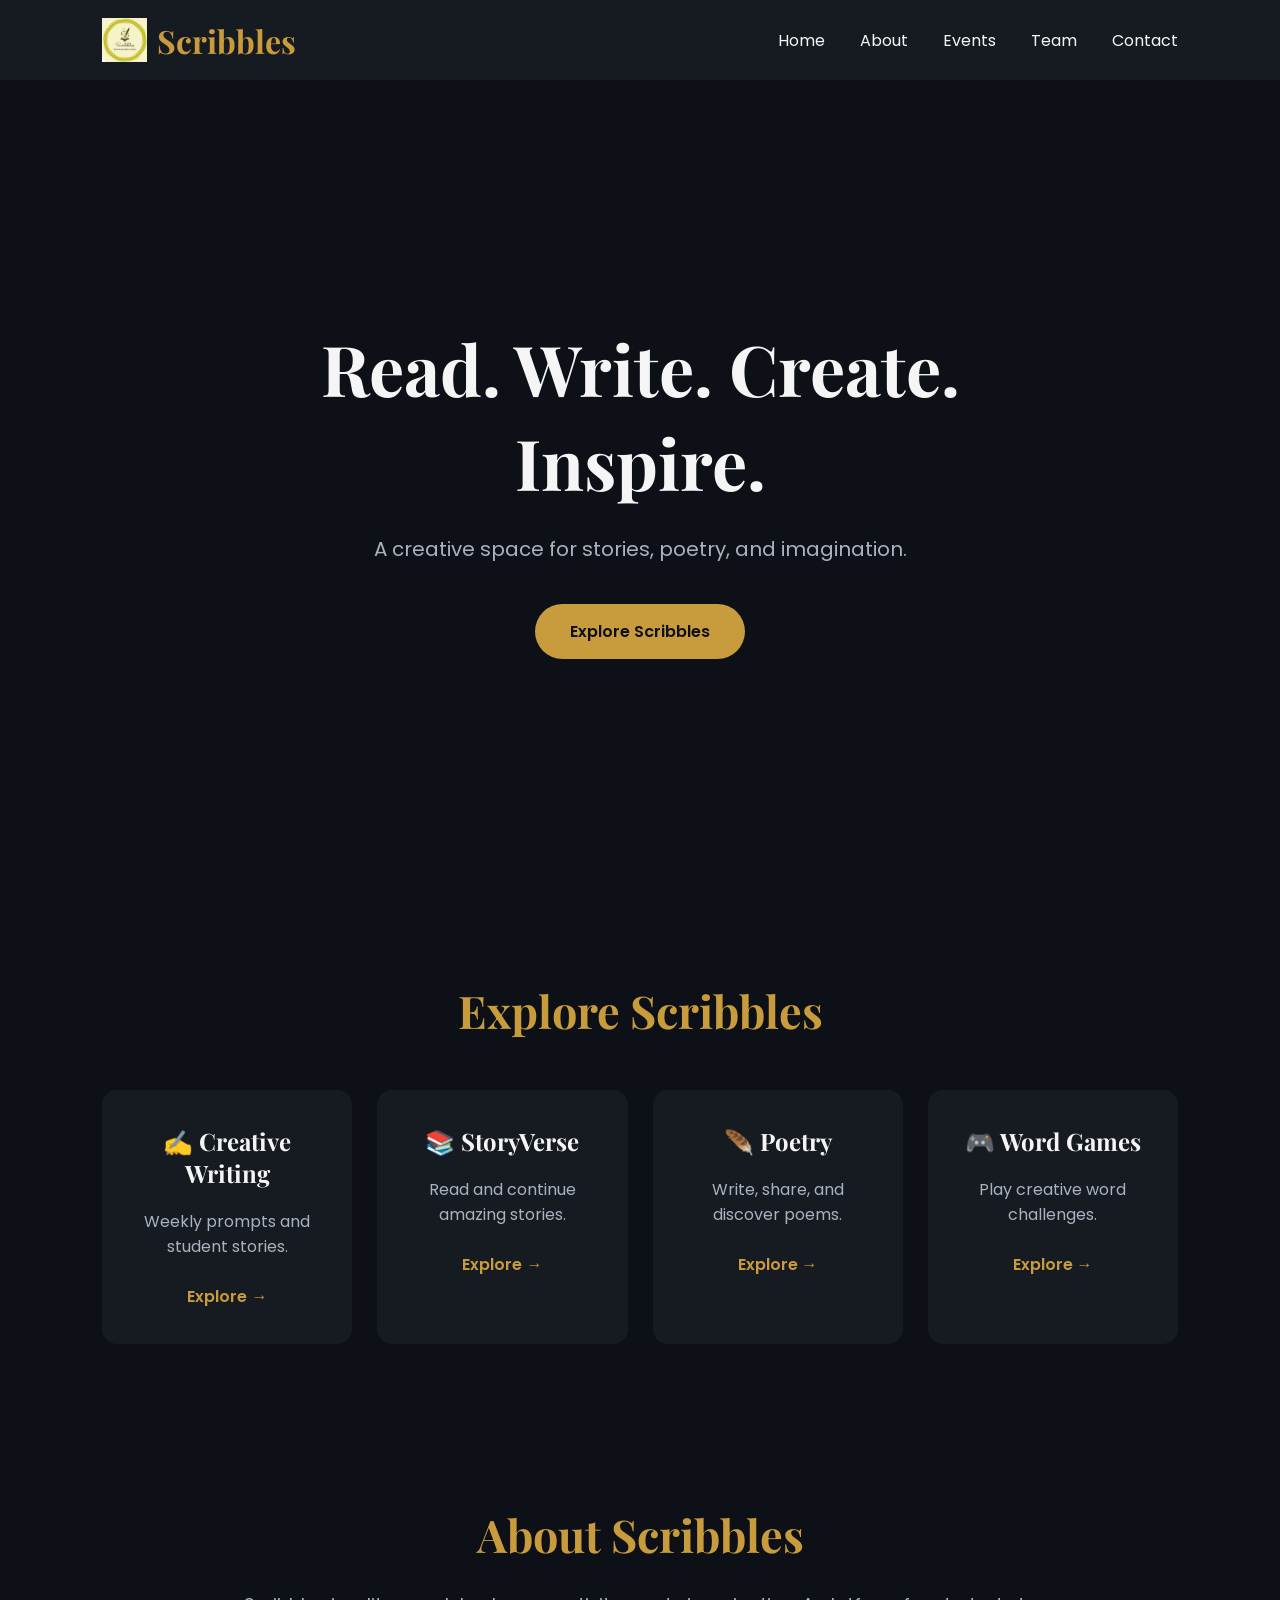
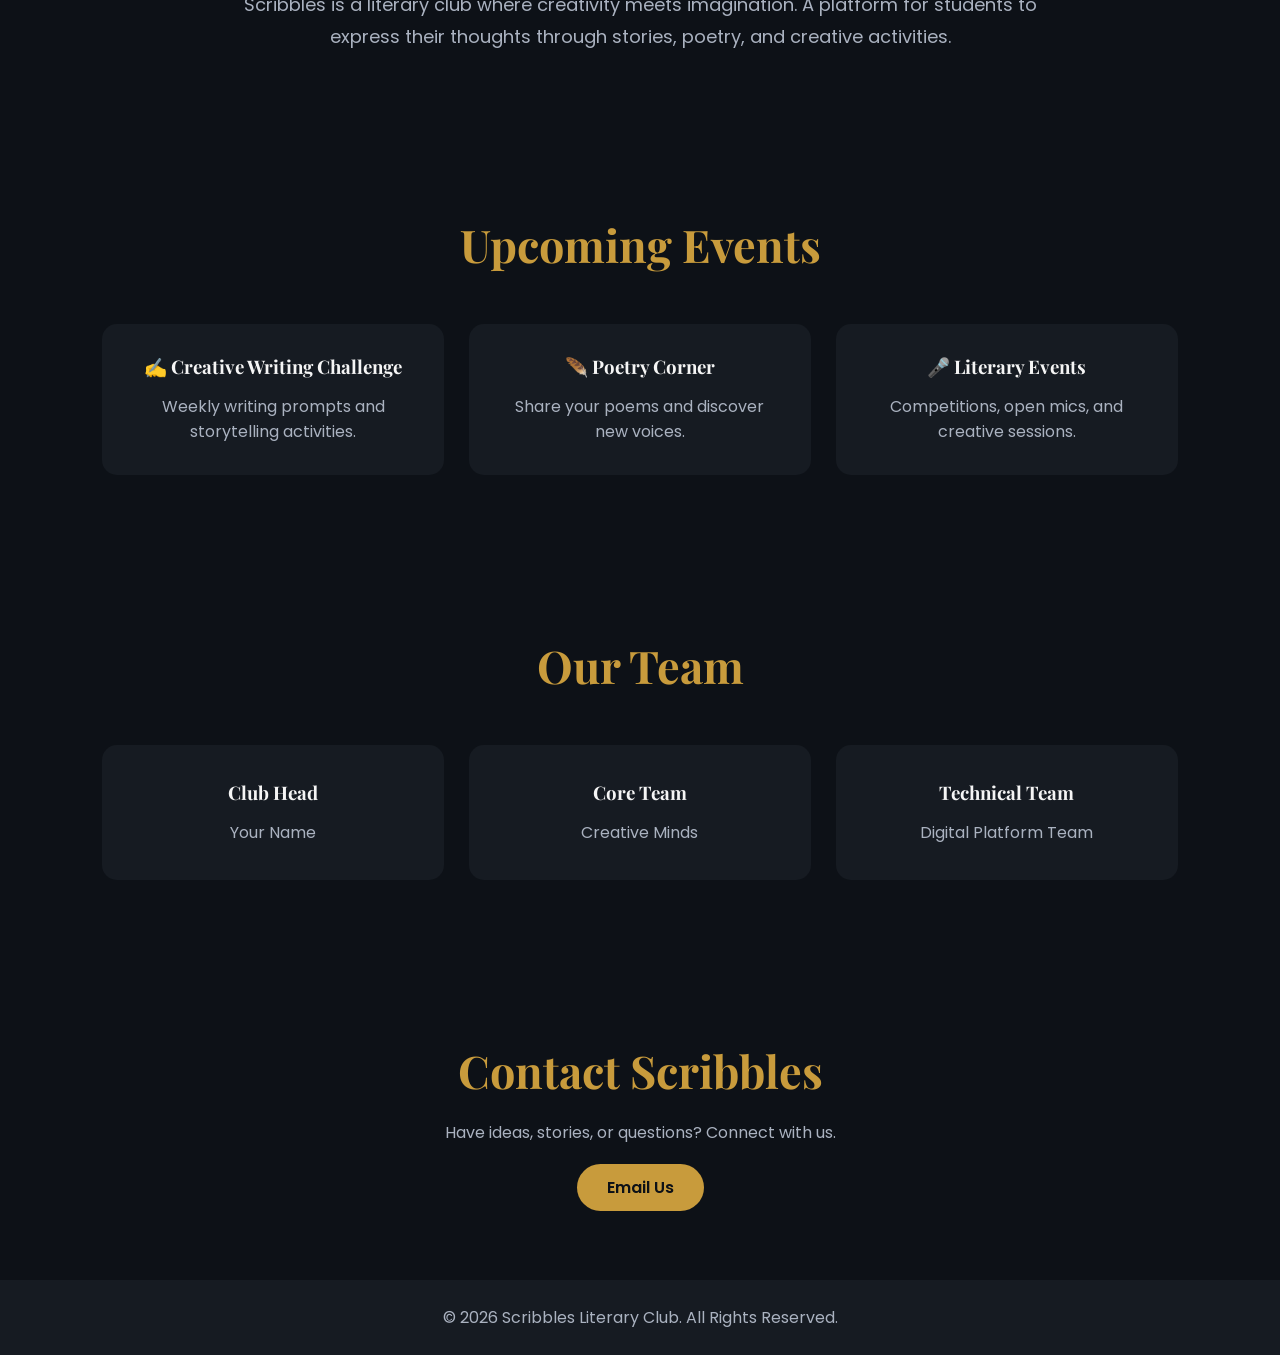
==== index.html @ 90387b6c "Created Scribbles literary club platform" ====
<!DOCTYPE html>
<html lang="en">

<head>

    <meta charset="UTF-8">

    <meta name="viewport" content="width=device-width, initial-scale=1.0">

    <title>Scribbles | Literary Club</title>

    <link rel="icon" type="image/png" href="assets/logo/scribbles-logo.png">

    <!-- Google Fonts -->
    <link rel="preconnect" href="https://fonts.googleapis.com">

    <link rel="preconnect" href="https://fonts.gstatic.com" crossorigin>

    <link href="https://fonts.googleapis.com/css2?family=Playfair+Display:wght@600;700;800&family=Poppins:wght@300;400;500;600;700&display=swap" rel="stylesheet">

    <!-- CSS -->
    <link rel="stylesheet" href="css/style.css">
    <link rel="stylesheet" href="css/responsive.css">

</head>

<body>

        <!-- Navbar -->
    <header>

        <nav class="navbar">

            <div class="logo">

                <img src="assets/logo/scribbles-logo.png" alt="Scribbles Logo">

                <span>
                    Scribbles
                </span>

            </div>


            <ul class="nav-links">

                <li><a href="index.html">Home</a></li>

                <li><a href="about.html">About</a></li>

                <li><a href="events.html">Events</a></li>

                <li><a href="team.html">Team</a></li>

                <li><a href="contact.html">Contact</a></li>

            </ul>

        </nav>

    </header>

        <!-- Hero Section -->

    <section class="hero">

        <div class="hero-content">

            <h1>
                Read. Write. Create. Inspire.
            </h1>


            <p>
                A creative space for stories, poetry, and imagination.
            </p>


            <a href="#explore" class="hero-btn">
                Explore Scribbles
            </a>

        </div>

    </section>

        <!-- Explore Section -->

    <section class="explore" id="explore">

        <h2>
            Explore Scribbles
        </h2>


        <div class="platform-container">


            <div class="platform-card">

                <h3>✍ Creative Writing</h3>

                <p>
                    Weekly prompts and student stories.
                </p>

                <a href="creative-writing/index.html">
                    Explore →
                </a>

            </div>



            <div class="platform-card">

                <h3>📚 StoryVerse</h3>

                <p>
                    Read and continue amazing stories.
                </p>

                <a href="https://mr-strange286.github.io/StoryVerse/">
                    Explore →
                </a>

            </div>



            <div class="platform-card">

                <h3>🪶 Poetry</h3>

                <p>
                    Write, share, and discover poems.
                </p>

                <a href="poetry/index.html">
                    Explore →
                </a>

            </div>



            <div class="platform-card">

                <h3>🎮 Word Games</h3>

                <p>
                    Play creative word challenges.
                </p>

                <a href="word-games/index.html">
                    Explore →
                </a>

            </div>


        </div>


    </section>

        <!-- About Section -->

    <section class="about">

        <div class="about-content">

            <h2>
                About Scribbles
            </h2>


            <p>
                Scribbles is a literary club where creativity meets imagination.
                A platform for students to express their thoughts through stories,
                poetry, and creative activities.
            </p>


        </div>

    </section>

        <!-- Events Section -->

    <section class="events">

        <h2>
            Upcoming Events
        </h2>


        <div class="event-container">


            <div class="event-card">

                <h3>
                    ✍ Creative Writing Challenge
                </h3>

                <p>
                    Weekly writing prompts and storytelling activities.
                </p>

            </div>



            <div class="event-card">

                <h3>
                    🪶 Poetry Corner
                </h3>

                <p>
                    Share your poems and discover new voices.
                </p>

            </div>



            <div class="event-card">

                <h3>
                    🎤 Literary Events
                </h3>

                <p>
                    Competitions, open mics, and creative sessions.
                </p>

            </div>


        </div>

    </section>

        <!-- Team Section -->

    <section class="team">

        <h2>
            Our Team
        </h2>


        <div class="team-container">


            <div class="team-card">

                <h3>
                    Club Head
                </h3>

                <p>
                    Your Name
                </p>

            </div>



            <div class="team-card">

                <h3>
                    Core Team
                </h3>

                <p>
                    Creative Minds
                </p>

            </div>



            <div class="team-card">

                <h3>
                    Technical Team
                </h3>

                <p>
                    Digital Platform Team
                </p>

            </div>


        </div>


    </section>

        <!-- Contact Section -->

    <section class="contact">

        <h2>
            Contact Scribbles
        </h2>


        <p>
            Have ideas, stories, or questions? Connect with us.
        </p>


        <a href="mailto:scribbles@iitpt.ac.in">
            Email Us
        </a>


    </section>



    <!-- Footer -->

    <footer>

        <p>
            © 2026 Scribbles Literary Club. All Rights Reserved.
        </p>

    </footer>

    <!-- JavaScript -->
    <script src="js/script.js"></script>

</body>

</html>
---- css/style.css ----
* {
    margin: 0;
    padding: 0;
    box-sizing: border-box;
}


body {

    background: #0D1117;

    color: #F5F5F5;

    font-family: "Poppins", sans-serif;

}


.navbar {

    width: 100%;

    height: 80px;

    display: flex;

    justify-content: space-between;

    align-items: center;

    padding: 0 8%;

    background: #161B22;

}


.logo {

    display: flex;

    align-items: center;

    gap: 10px;

    font-family: "Playfair Display", serif;

    font-size: 32px;

    font-weight: 700;

    color: #C89B3C;

}


.logo img {

    width: 45px;

    height: 45px;

    object-fit: contain;

}


.nav-links {

    display: flex;

    list-style: none;

    gap: 35px;

}


.nav-links a {

    text-decoration: none;

    color: #F5F5F5;

    font-size: 16px;

}


.nav-links a:hover {

    color: #C89B3C;

}
/* Hero Section */

.hero {

    height: calc(100vh - 80px);

    display: flex;

    justify-content: center;

    align-items: center;

    text-align: center;

    padding: 20px;

}


.hero-content h1 {

    font-family: "Playfair Display", serif;

    font-size: 70px;

    max-width: 900px;

    color: #F5F5F5;

}


.hero-content p {

    margin-top: 25px;

    font-size: 20px;

    color: #AAB2C0;

}


.hero-btn {

    display: inline-block;

    margin-top: 40px;

    padding: 15px 35px;

    background: #C89B3C;

    color: #0D1117;

    text-decoration: none;

    border-radius: 30px;

    font-weight: 600;

}


.hero-btn:hover {

    opacity: 0.85;

}
/* Explore Section */


.explore {

    padding: 80px 8%;

    text-align: center;

}


.explore h2 {

    font-family: "Playfair Display", serif;

    font-size: 45px;

    margin-bottom: 50px;

    color: #C89B3C;

}



.platform-container {

    display: grid;

    grid-template-columns: repeat(4, 1fr);

    gap: 25px;

}



.platform-card {

    background: #161B22;

    padding: 35px 25px;

    border-radius: 15px;

    transition: 0.3s;

}



.platform-card:hover {

    transform: translateY(-10px);

}



.platform-card h3 {

    font-family: "Playfair Display", serif;

    font-size: 24px;

    margin-bottom: 20px;

}



.platform-card p {

    color: #AAB2C0;

    margin-bottom: 25px;

}



.platform-card a {

    text-decoration: none;

    color: #C89B3C;

    font-weight: 600;

}

/* About Section */


.about {

    padding: 80px 12%;

    text-align: center;

}


.about h2 {

    font-family: "Playfair Display", serif;

    font-size: 45px;

    color: #C89B3C;

    margin-bottom: 25px;

}


.about p {

    max-width: 800px;

    margin: auto;

    font-size: 18px;

    line-height: 1.8;

    color: #AAB2C0;

}

/* Events Section */


.events {

    padding: 80px 8%;

    text-align: center;

}


.events h2 {

    font-family: "Playfair Display", serif;

    font-size: 45px;

    color: #C89B3C;

    margin-bottom: 50px;

}



.event-container {

    display: grid;

    grid-template-columns: repeat(3, 1fr);

    gap: 25px;

}



.event-card {

    background: #161B22;

    padding: 30px;

    border-radius: 15px;

}



.event-card h3 {

    font-family: "Playfair Display", serif;

    margin-bottom: 15px;

}



.event-card p {

    color: #AAB2C0;

    line-height: 1.6;

}

/* Team Section */


.team {

    padding: 80px 8%;

    text-align: center;

}


.team h2 {

    font-family: "Playfair Display", serif;

    font-size: 45px;

    color: #C89B3C;

    margin-bottom: 50px;

}



.team-container {

    display: grid;

    grid-template-columns: repeat(3, 1fr);

    gap: 25px;

}



.team-card {

    background: #161B22;

    padding: 35px;

    border-radius: 15px;

}



.team-card h3 {

    font-family: "Playfair Display", serif;

    margin-bottom: 15px;

}



.team-card p {

    color: #AAB2C0;

}

/* Contact Section */


.contact {

    padding: 80px 8%;

    text-align: center;

}


.contact h2 {

    font-family: "Playfair Display", serif;

    font-size: 45px;

    color: #C89B3C;

    margin-bottom: 20px;

}



.contact p {

    color: #AAB2C0;

    margin-bottom: 30px;

}



.contact a {

    text-decoration: none;

    padding: 12px 30px;

    background: #C89B3C;

    color: #0D1117;

    border-radius: 25px;

    font-weight: 600;

}



/* Footer */


footer {

    padding: 25px;

    text-align: center;

    background: #161B22;

    color: #AAB2C0;

}

/* Scroll Animation */


.hidden {

    opacity: 0;

    transform: translateY(40px);

    transition: 0.8s ease;

}



.show {

    opacity: 1;

    transform: translateY(0);

}
---- css/responsive.css ----
@media (max-width: 900px) {


    .navbar {

        padding: 0 5%;

    }


    .nav-links {

        gap: 15px;

    }


    .hero-content h1 {

        font-size: 45px;

    }


    .platform-container {

        grid-template-columns: repeat(2, 1fr);

    }


    .event-container {

        grid-template-columns: 1fr;

    }


    .team-container {

        grid-template-columns: 1fr;

    }


}



@media (max-width: 600px) {


    .navbar {

        flex-direction: column;

        height: auto;

        padding: 20px;

        gap: 15px;

    }


    .nav-links {

        flex-direction: column;

        text-align: center;

    }


    .hero {

        height: auto;

        padding: 100px 20px;

    }


    .hero-content h1 {

        font-size: 35px;

    }


    .hero-content p {

        font-size: 16px;

    }


    .platform-container {

        grid-template-columns: 1fr;

    }


    .explore h2,
    .about h2,
    .events h2,
    .team h2,
    .contact h2 {

        font-size: 35px;

    }

}
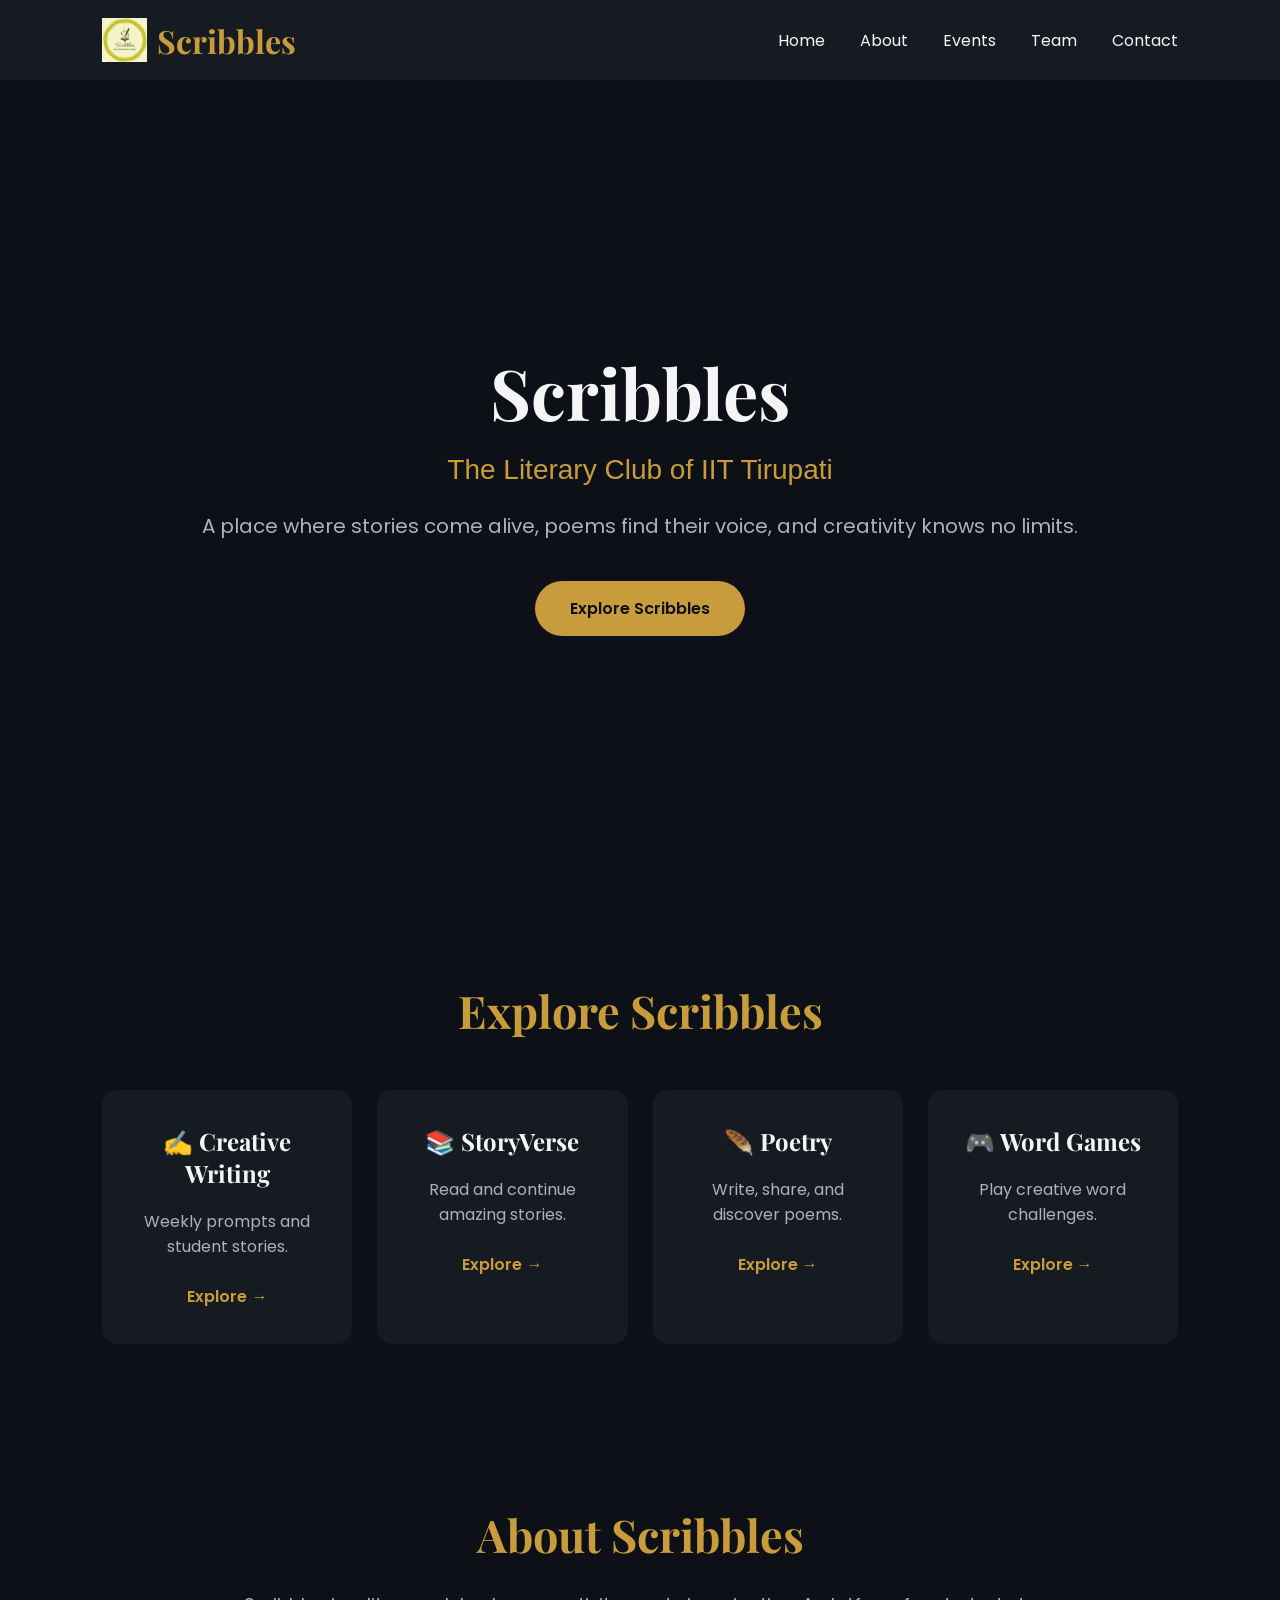
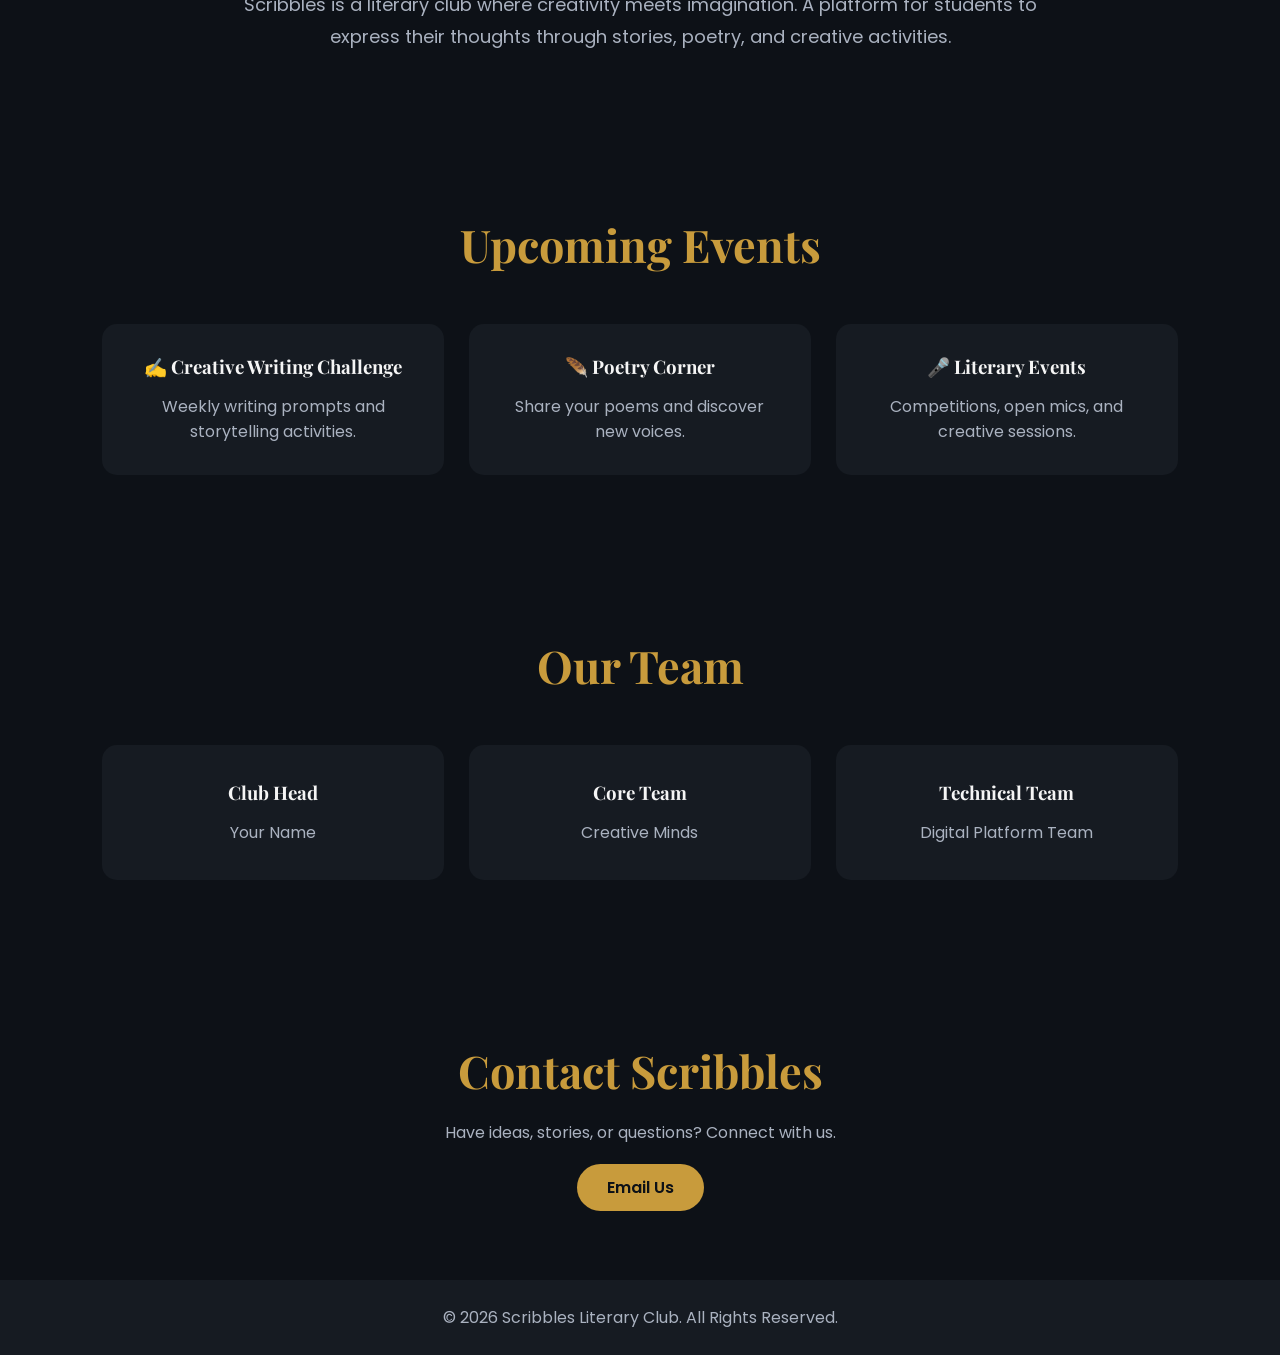
==== commit 9de9d782: "Improve Scribbles homepage hero section" ====
--- a/index.html
+++ b/index.html
@@ -67,14 +67,16 @@
         <div class="hero-content">
 
             <h1>
-                Read. Write. Create. Inspire.
+                Scribbles
             </h1>
 
+            <h2>
+                The Literary Club of IIT Tirupati
+            </h2>
 
             <p>
-                A creative space for stories, poetry, and imagination.
+                A place where stories come alive, poems find their voice, and creativity knows no limits.
             </p>
-
 
             <a href="#explore" class="hero-btn">
                 Explore Scribbles
--- a/css/style.css
+++ b/css/style.css
@@ -123,6 +123,18 @@
 
 }
 
+.hero h2 {
+
+    font-size: 28px;
+
+    font-weight: 500;
+
+    color: #C89B3C;
+
+    margin: 15px 0;
+
+}
+
 
 .hero-content p {
 
@@ -135,6 +147,7 @@
 }
 
 
+
 .hero-btn {
 
     display: inline-block;
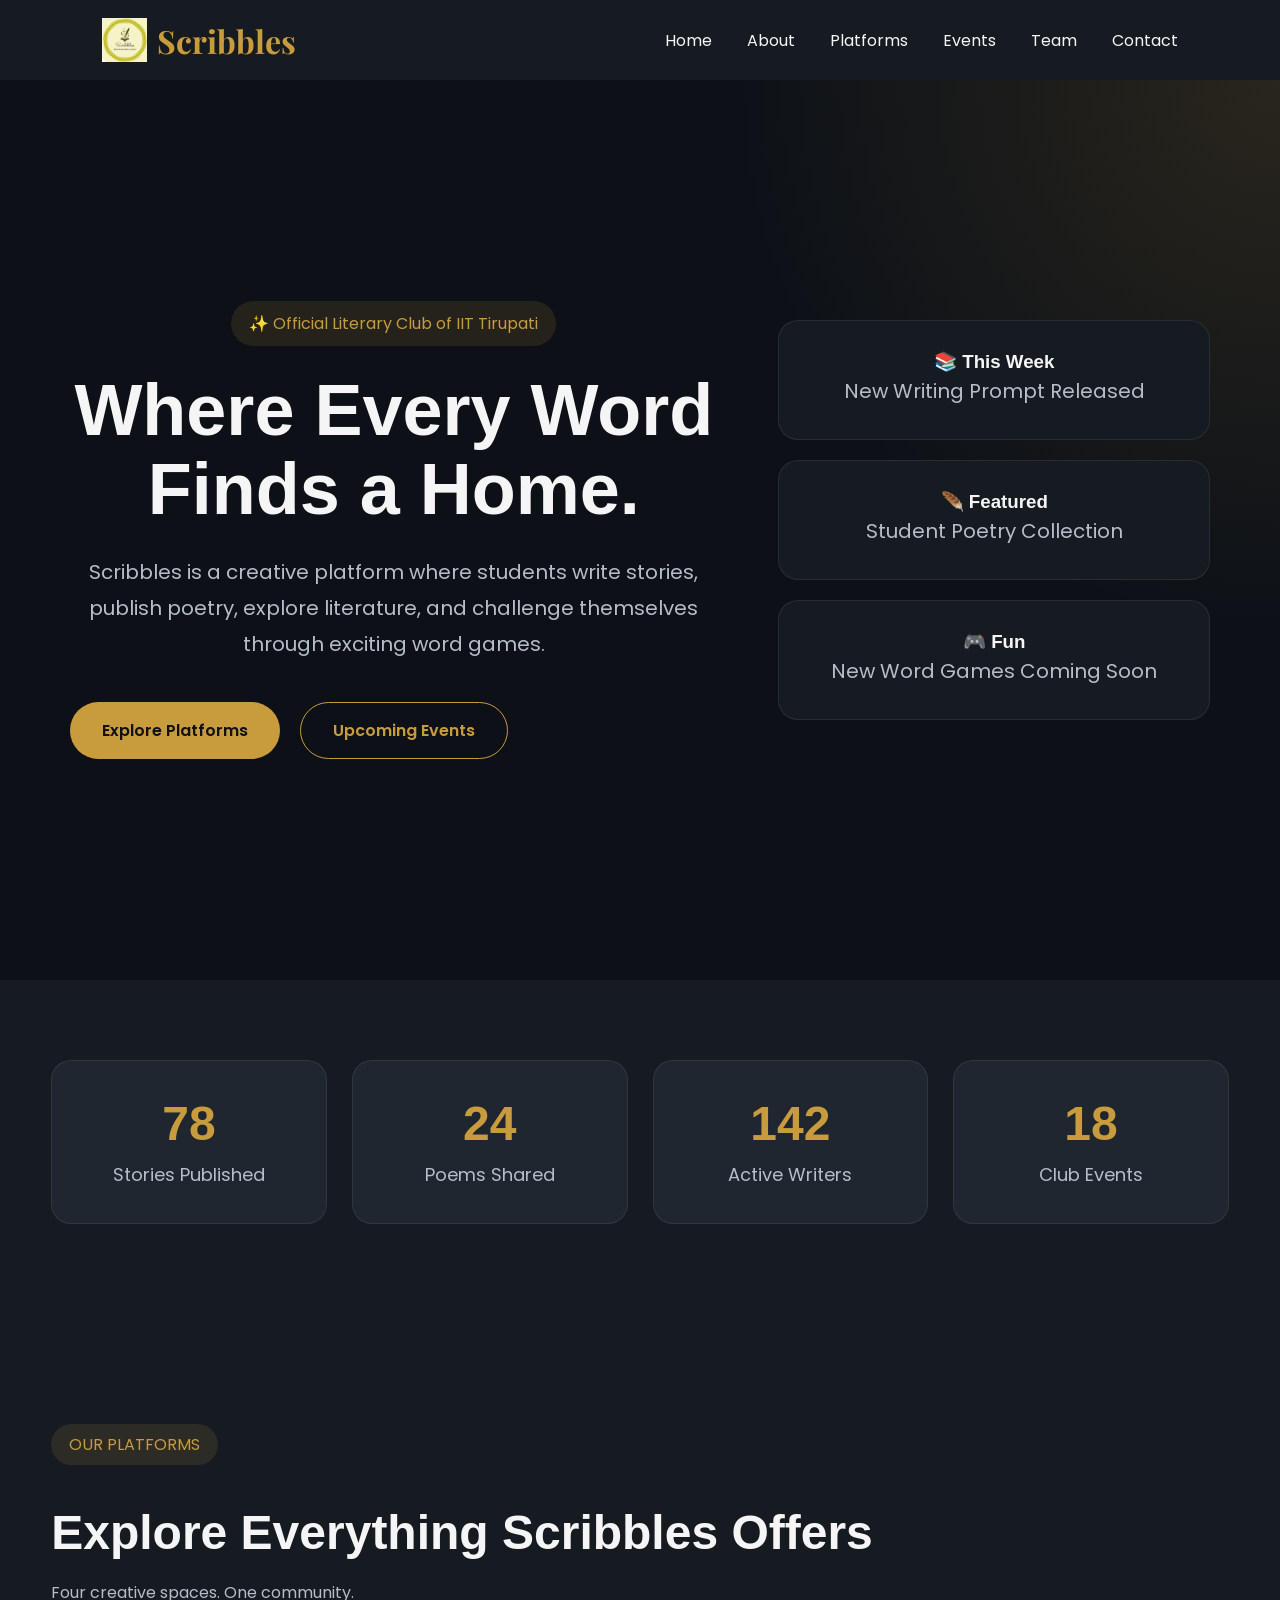
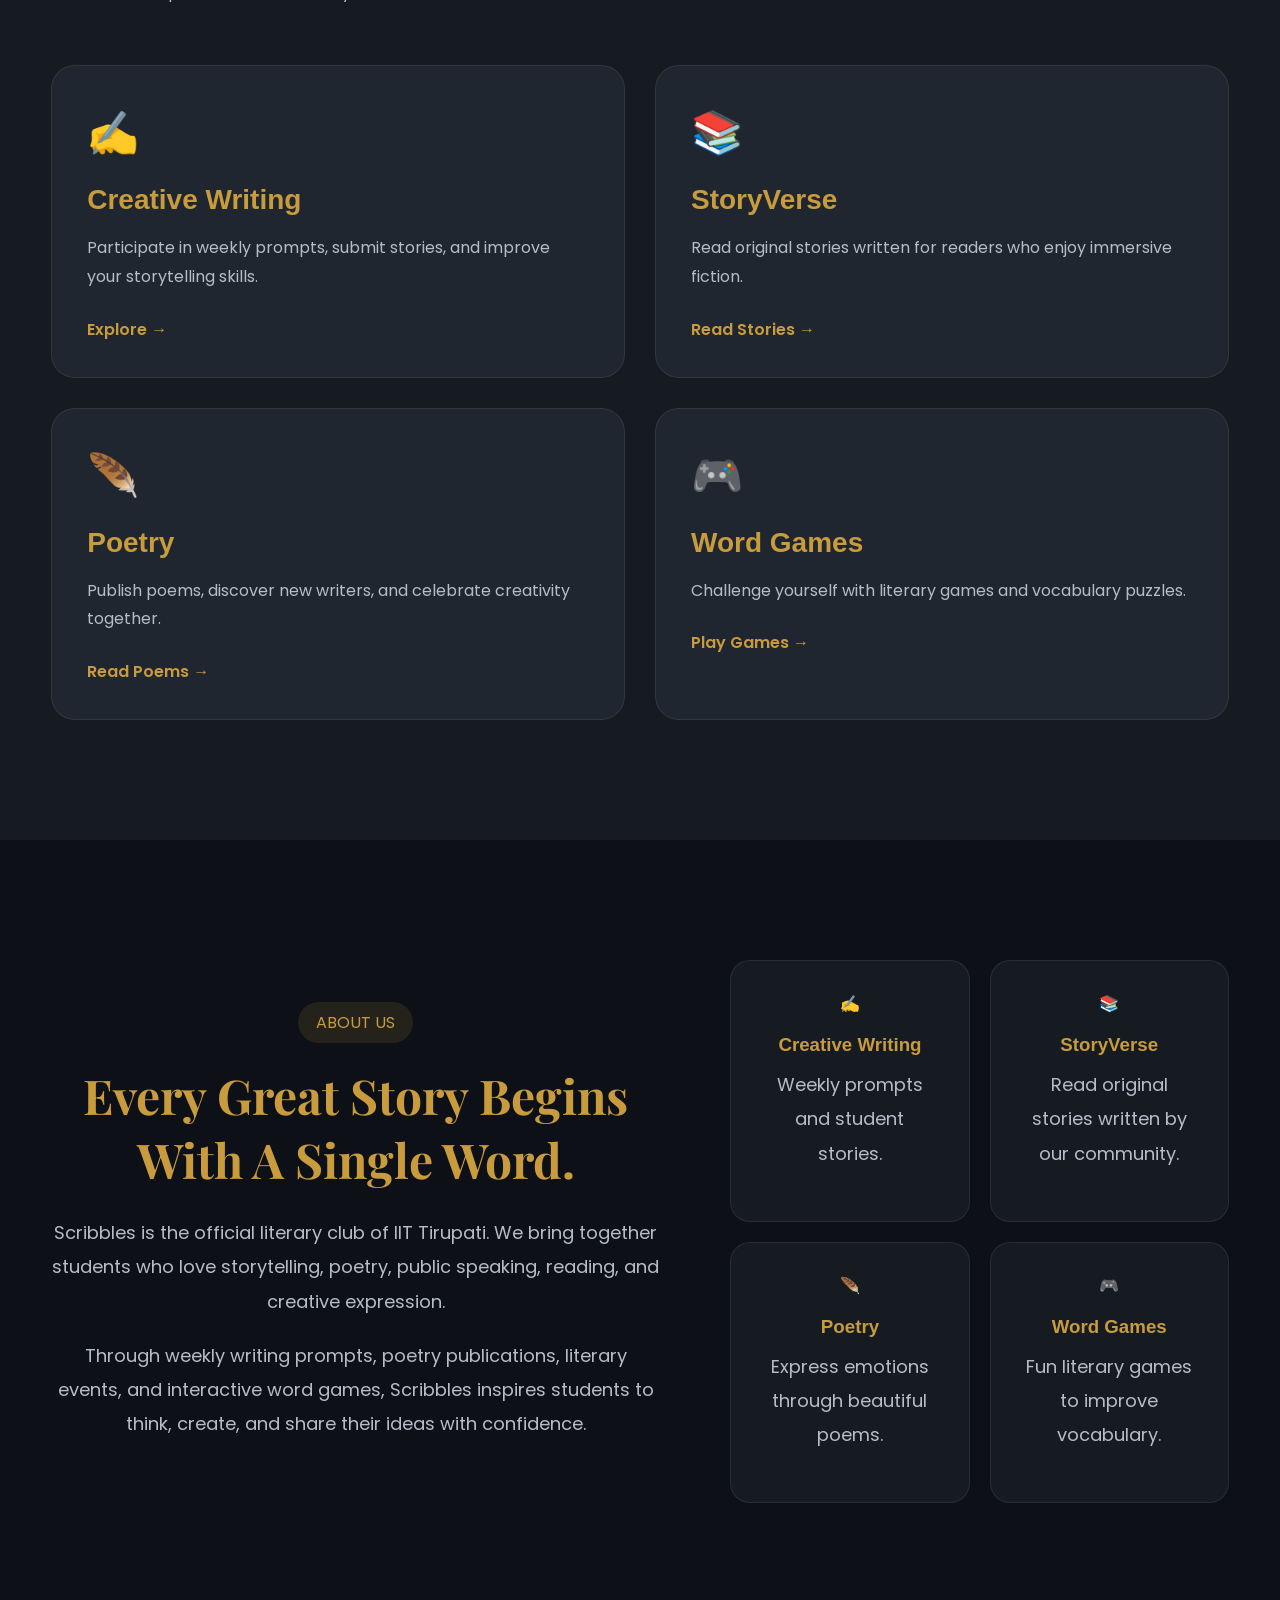
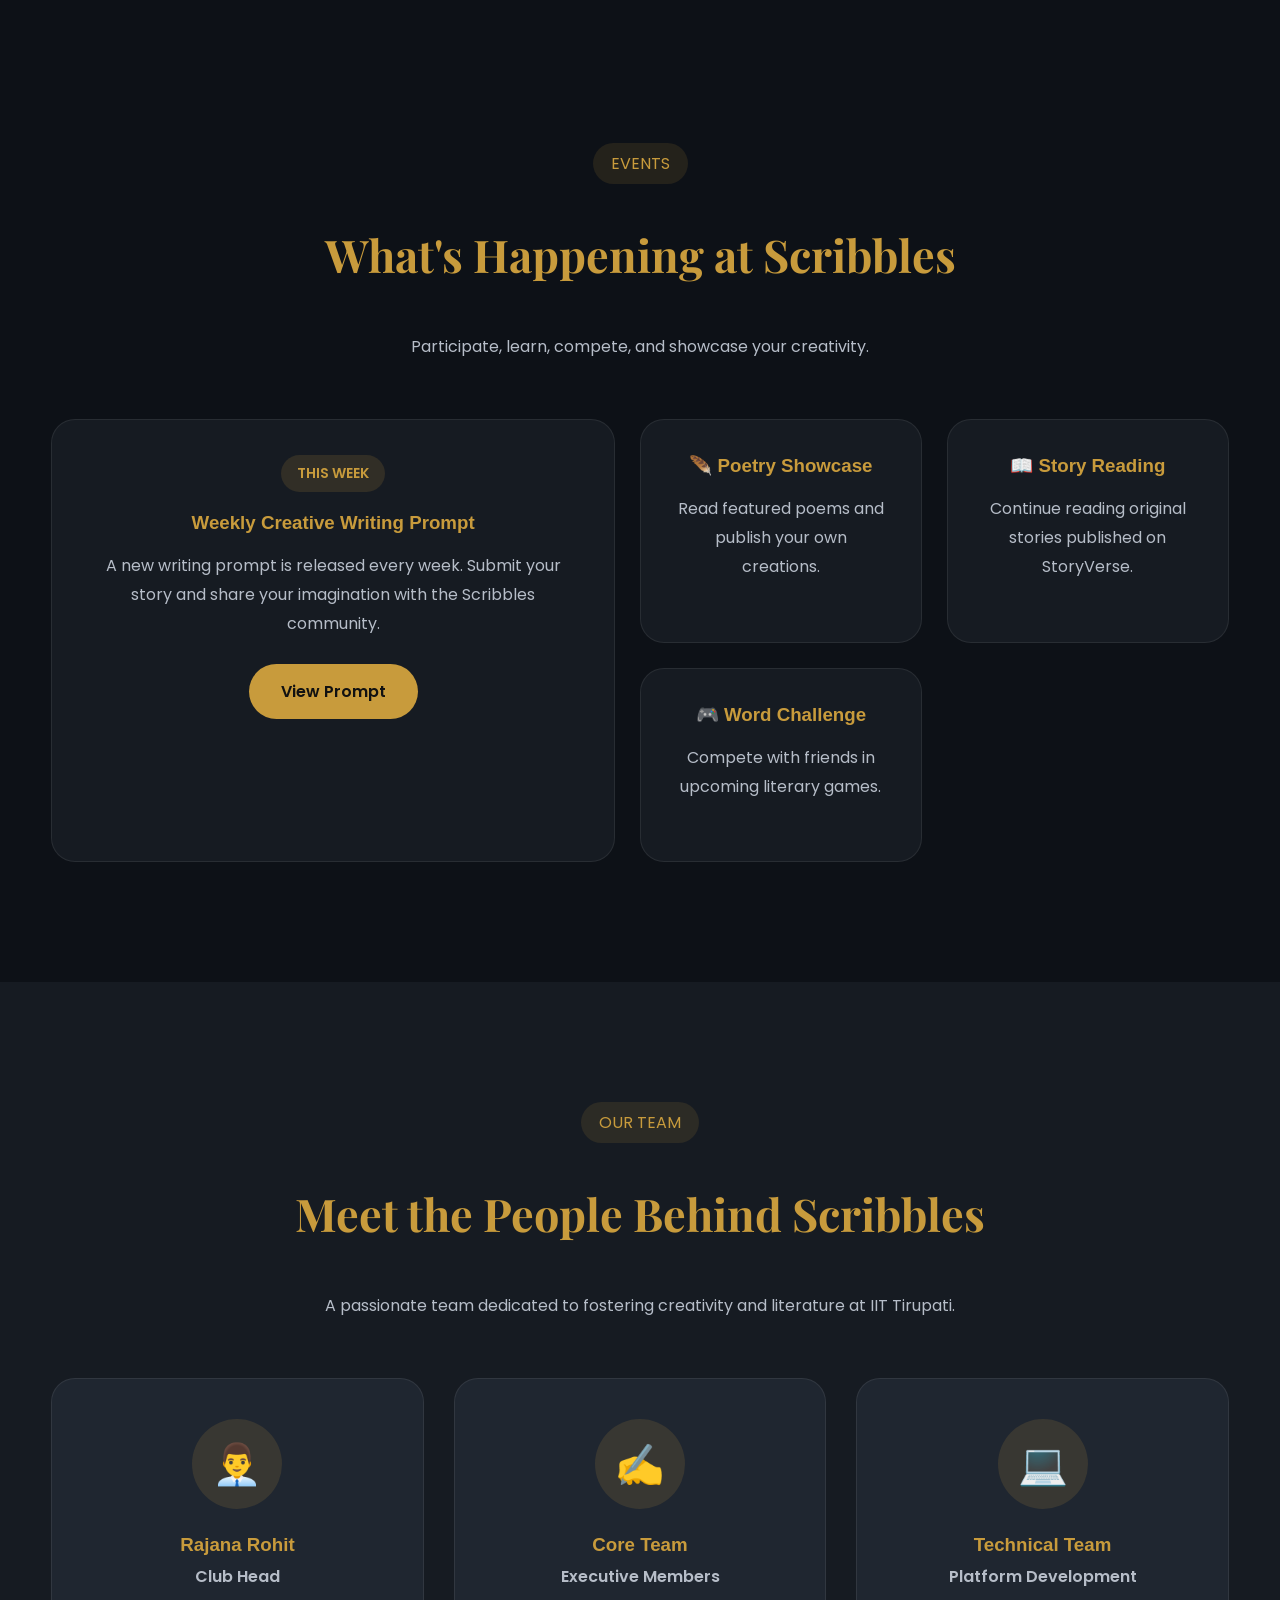
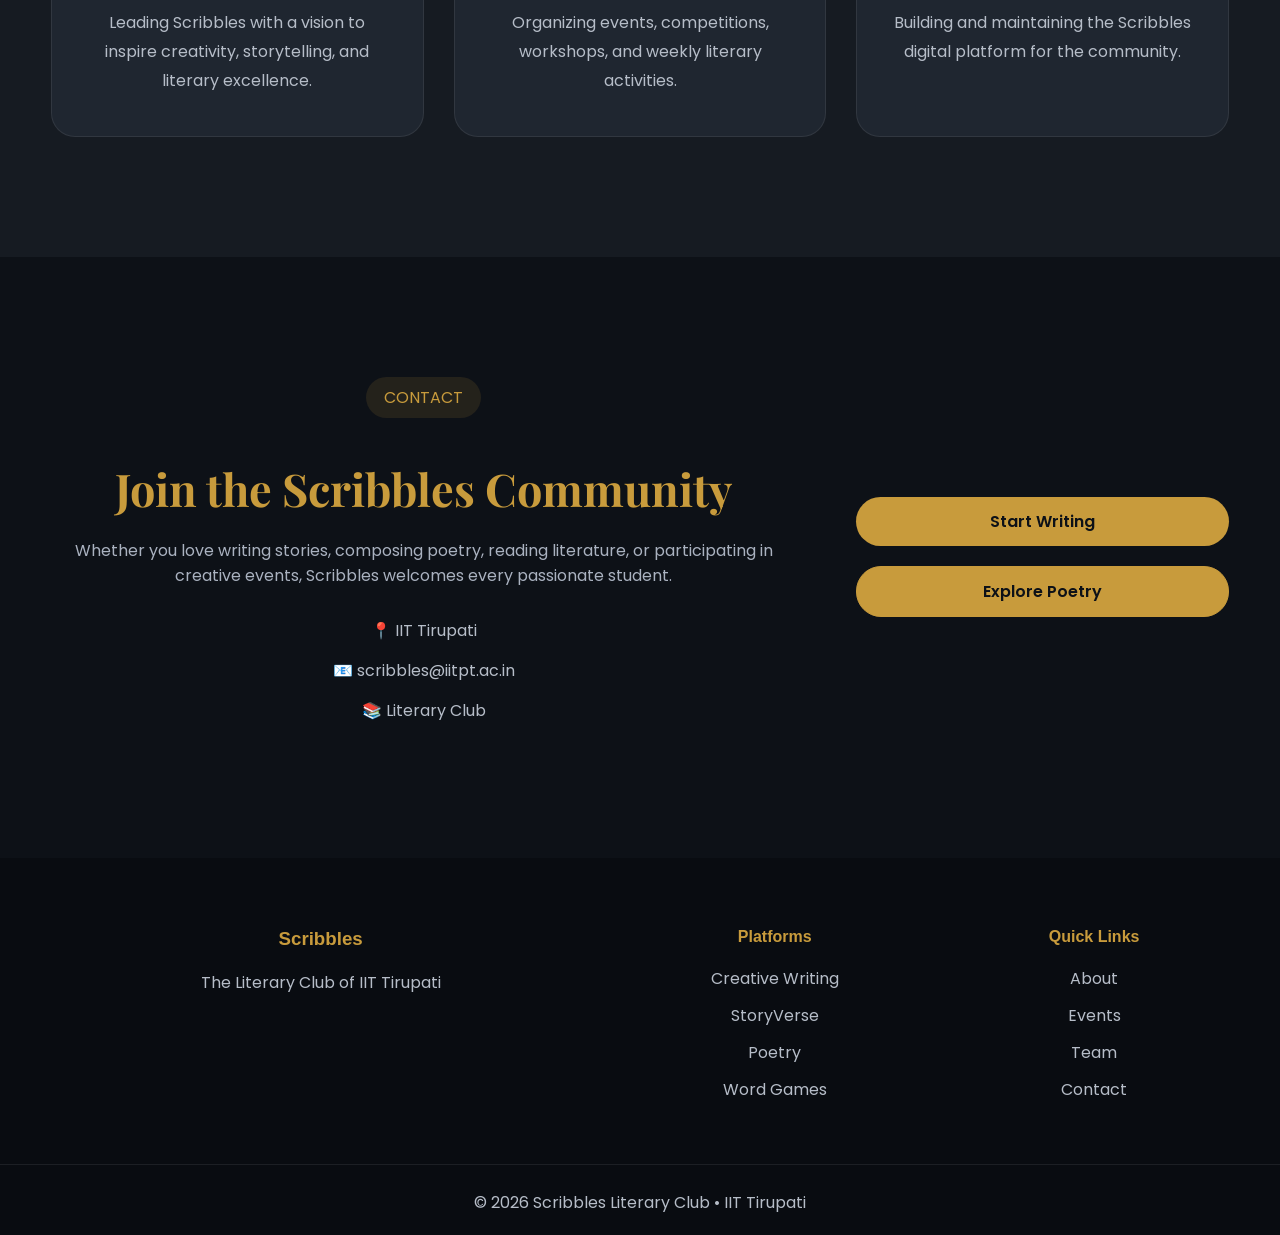
==== commit d29c23d8: "Redesign Scribbles homepage v2" ====
--- a/index.html
+++ b/index.html
@@ -20,6 +20,10 @@
 
     <!-- CSS -->
     <link rel="stylesheet" href="css/style.css">
+    <link rel="stylesheet" href="css/variables.css">
+    <link rel="stylesheet" href="css/components.css">
+    <link rel="stylesheet" href="css/animations.css">
+    <link rel="stylesheet" href="css/utilities.css">
     <link rel="stylesheet" href="css/responsive.css">
 
 </head>
@@ -44,15 +48,17 @@
 
             <ul class="nav-links">
 
-                <li><a href="index.html">Home</a></li>
-
-                <li><a href="about.html">About</a></li>
-
-                <li><a href="events.html">Events</a></li>
-
-                <li><a href="team.html">Team</a></li>
-
-                <li><a href="contact.html">Contact</a></li>
+                <li><a href="#home">Home</a></li>
+
+                <li><a href="#about">About</a></li>
+
+                <li><a href="#platforms">Platforms</a></li>
+
+                <li><a href="#events">Events</a></li>
+
+                <li><a href="#team">Team</a></li>
+
+                <li><a href="#contact">Contact</a></li>
 
             </ul>
 
@@ -62,277 +68,576 @@
 
         <!-- Hero Section -->
 
-    <section class="hero">
-
-        <div class="hero-content">
-
-            <h1>
-                Scribbles
-            </h1>
-
-            <h2>
-                The Literary Club of IIT Tirupati
+    <section id="home" class="hero">
+
+        <div class="container hero-container">
+
+            <div class="hero-left">
+
+                <span class="hero-tag">
+                    ✨ Official Literary Club of IIT Tirupati
+                </span>
+
+                <h1>
+                    Where Every Word
+                    Finds a Home.
+                </h1>
+
+                <p>
+                    Scribbles is a creative platform where students write stories,
+                    publish poetry, explore literature, and challenge themselves
+                    through exciting word games.
+                </p>
+
+                <div class="hero-buttons">
+
+                    <a href="#platforms" class="btn btn-primary">
+                        Explore Platforms
+                    </a>
+
+                    <a href="#events" class="btn hero-secondary">
+                        Upcoming Events
+                    </a>
+
+                </div>
+
+            </div>
+
+            <div class="hero-right">
+
+                <div class="hero-card">
+
+                    <h3>📚 This Week</h3>
+
+                    <p>
+                        New Writing Prompt Released
+                    </p>
+
+                </div>
+
+                <div class="hero-card">
+
+                    <h3>🪶 Featured</h3>
+
+                    <p>
+                        Student Poetry Collection
+                    </p>
+
+                </div>
+
+                <div class="hero-card">
+
+                    <h3>🎮 Fun</h3>
+
+                    <p>
+                        New Word Games Coming Soon
+                    </p>
+
+                </div>
+
+            </div>
+
+        </div>
+
+    </section>
+
+    <section class="stats">
+
+        <div class="container stats-container">
+
+            <div class="stat-card">
+
+                <h2 id="storiesCount">0</h2>
+
+                <p>Stories Published</p>
+
+            </div>
+
+            <div class="stat-card">
+
+                <h2 id="poemsCount">0</h2>
+
+                <p>Poems Shared</p>
+
+            </div>
+
+            <div class="stat-card">
+
+                <h2 id="writersCount">0</h2>
+
+                <p>Active Writers</p>
+
+            </div>
+
+            <div class="stat-card">
+
+                <h2 id="eventsCount">0</h2>
+
+                <p>Club Events</p>
+
+            </div>
+
+        </div>
+
+    </section>
+
+        <!-- Explore Section -->
+
+    <section id="platforms" class="platforms">
+
+        <div class="container">
+
+            <span class="section-tag">
+                OUR PLATFORMS
+            </span>
+
+            <h2 class="section-title">
+                Explore Everything Scribbles Offers
             </h2>
 
-            <p>
-                A place where stories come alive, poems find their voice, and creativity knows no limits.
+            <p class="section-subtitle">
+                Four creative spaces. One community.
             </p>
 
-            <a href="#explore" class="hero-btn">
-                Explore Scribbles
-            </a>
+            <div class="platform-grid">
+
+                <a href="creative-writing/index.html" class="platform-box">
+
+                    <div class="platform-icon">✍️</div>
+
+                    <h3>Creative Writing</h3>
+
+                    <p>
+                        Participate in weekly prompts, submit stories,
+                        and improve your storytelling skills.
+                    </p>
+
+                    <span>Explore →</span>
+
+                </a>
+
+                <a href="https://mr-strange286.github.io/StoryVerse/" class="platform-box">
+
+                    <div class="platform-icon">📚</div>
+
+                    <h3>StoryVerse</h3>
+
+                    <p>
+                        Read original stories written for readers who
+                        enjoy immersive fiction.
+                    </p>
+
+                    <span>Read Stories →</span>
+
+                </a>
+
+                <a href="poetry/index.html" class="platform-box">
+
+                    <div class="platform-icon">🪶</div>
+
+                    <h3>Poetry</h3>
+
+                    <p>
+                        Publish poems, discover new writers,
+                        and celebrate creativity together.
+                    </p>
+
+                    <span>Read Poems →</span>
+
+                </a>
+
+                <a href="word-games/index.html" class="platform-box">
+
+                    <div class="platform-icon">🎮</div>
+
+                    <h3>Word Games</h3>
+
+                    <p>
+                        Challenge yourself with literary games and
+                        vocabulary puzzles.
+                    </p>
+
+                    <span>Play Games →</span>
+
+                </a>
+
+            </div>
 
         </div>
 
     </section>
 
-        <!-- Explore Section -->
-
-    <section class="explore" id="explore">
-
-        <h2>
-            Explore Scribbles
-        </h2>
-
-
-        <div class="platform-container">
-
-
-            <div class="platform-card">
-
-                <h3>✍ Creative Writing</h3>
+        <!-- About Section -->
+
+    <section id="about" class="about">
+
+        <div class="container about-container">
+
+            <div class="about-left">
+
+                <span class="section-tag">
+                    ABOUT US
+                </span>
+
+                <h2>
+                    Every Great Story Begins With A Single Word.
+                </h2>
 
                 <p>
-                    Weekly prompts and student stories.
+                    Scribbles is the official literary club of IIT Tirupati. We bring together
+                    students who love storytelling, poetry, public speaking, reading,
+                    and creative expression.
+
                 </p>
 
-                <a href="creative-writing/index.html">
-                    Explore →
-                </a>
-
-            </div>
-
-
-
-            <div class="platform-card">
-
-                <h3>📚 StoryVerse</h3>
-
                 <p>
-                    Read and continue amazing stories.
+
+                    Through weekly writing prompts, poetry publications, literary events,
+                    and interactive word games, Scribbles inspires students to think,
+                    create, and share their ideas with confidence.
+
                 </p>
 
-                <a href="https://mr-strange286.github.io/StoryVerse/">
-                    Explore →
-                </a>
-
-            </div>
-
-
-
-            <div class="platform-card">
-
-                <h3>🪶 Poetry</h3>
+            </div>
+
+            <div class="about-right">
+
+                <div class="about-feature">
+
+                    ✍️
+
+                    <h3>Creative Writing</h3>
+
+                    <p>Weekly prompts and student stories.</p>
+
+                </div>
+
+                <div class="about-feature">
+
+                    📚
+
+                    <h3>StoryVerse</h3>
+
+                    <p>Read original stories written by our community.</p>
+
+                </div>
+
+                <div class="about-feature">
+
+                    🪶
+
+                    <h3>Poetry</h3>
+
+                    <p>Express emotions through beautiful poems.</p>
+
+                </div>
+
+                <div class="about-feature">
+
+                    🎮
+
+                    <h3>Word Games</h3>
+
+                    <p>Fun literary games to improve vocabulary.</p>
+
+                </div>
+
+            </div>
+
+        </div>
+
+    </section>
+
+        <!-- Events Section -->
+
+    <section id="events" class="events">
+
+        <div class="container">
+
+            <span class="section-tag">
+                EVENTS
+            </span>
+
+            <h2 class="section-title">
+                What's Happening at Scribbles
+            </h2>
+
+            <p class="section-subtitle">
+                Participate, learn, compete, and showcase your creativity.
+            </p>
+
+            <div class="events-grid">
+
+                <div class="event-box featured">
+
+                    <span class="event-badge">
+                        THIS WEEK
+                    </span>
+
+                    <h3>
+                        Weekly Creative Writing Prompt
+                    </h3>
+
+                    <p>
+                        A new writing prompt is released every week. Submit your story
+                        and share your imagination with the Scribbles community.
+                    </p>
+
+                    <a href="creative-writing/prompts.html" class="btn btn-primary">
+                        View Prompt
+                    </a>
+
+                </div>
+
+                <div class="event-box">
+
+                    <h3>
+                        🪶 Poetry Showcase
+                    </h3>
+
+                    <p>
+                        Read featured poems and publish your own creations.
+                    </p>
+
+                </div>
+
+                <div class="event-box">
+
+                    <h3>
+                        📖 Story Reading
+                    </h3>
+
+                    <p>
+                        Continue reading original stories published on StoryVerse.
+                    </p>
+
+                </div>
+
+                <div class="event-box">
+
+                    <h3>
+                        🎮 Word Challenge
+                    </h3>
+
+                    <p>
+                        Compete with friends in upcoming literary games.
+                    </p>
+
+                </div>
+
+            </div>
+
+        </div>
+
+    </section>
+
+        <!-- Team Section -->
+
+    <section id="team" class="team">
+
+        <div class="container">
+
+            <span class="section-tag">
+                OUR TEAM
+            </span>
+
+            <h2 class="section-title">
+                Meet the People Behind Scribbles
+            </h2>
+
+            <p class="section-subtitle">
+                A passionate team dedicated to fostering creativity and literature at IIT Tirupati.
+            </p>
+
+            <div class="team-grid">
+
+                <div class="team-member">
+
+                    <div class="team-avatar">
+                        👨‍💼
+                    </div>
+
+                    <h3>
+                        Rajana Rohit
+                    </h3>
+
+                    <span>
+                        Club Head
+                    </span>
+
+                    <p>
+                        Leading Scribbles with a vision to inspire creativity, storytelling, and literary excellence.
+                    </p>
+
+                </div>
+
+                <div class="team-member">
+
+                    <div class="team-avatar">
+                        ✍️
+                    </div>
+
+                    <h3>
+                        Core Team
+                    </h3>
+
+                    <span>
+                        Executive Members
+                    </span>
+
+                    <p>
+                        Organizing events, competitions, workshops, and weekly literary activities.
+                    </p>
+
+                </div>
+
+                <div class="team-member">
+
+                    <div class="team-avatar">
+                        💻
+                    </div>
+
+                    <h3>
+                        Technical Team
+                    </h3>
+
+                    <span>
+                        Platform Development
+                    </span>
+
+                    <p>
+                        Building and maintaining the Scribbles digital platform for the community.
+                    </p>
+
+                </div>
+
+            </div>
+
+        </div>
+
+    </section>
+
+        <!-- Contact Section -->
+
+    <section id="contact" class="contact">
+
+        <div class="container">
+
+            <div class="contact-wrapper">
+
+                <div class="contact-left">
+
+                    <span class="section-tag">
+                        CONTACT
+                    </span>
+
+                    <h2 class="section-title">
+                        Join the Scribbles Community
+                    </h2>
+
+                    <p>
+                        Whether you love writing stories, composing poetry,
+                        reading literature, or participating in creative events,
+                        Scribbles welcomes every passionate student.
+                    </p>
+
+                    <div class="contact-info">
+
+                        <div class="info-item">
+                            📍 IIT Tirupati
+                        </div>
+
+                        <div class="info-item">
+                            📧 scribbles@iitpt.ac.in
+                        </div>
+
+                        <div class="info-item">
+                            📚 Literary Club
+                        </div>
+
+                    </div>
+
+                </div>
+
+                <div class="contact-right">
+
+                    <a href="creative-writing/index.html" class="btn btn-primary">
+                        Start Writing
+                    </a>
+
+                    <a href="poetry/index.html" class="btn hero-secondary">
+                        Explore Poetry
+                    </a>
+
+                </div>
+
+            </div>
+
+        </div>
+
+    </section>
+
+
+
+    <!-- Footer -->
+
+    <footer>
+
+        <div class="container footer-container">
+
+            <div>
+
+                <h3>Scribbles</h3>
 
                 <p>
-                    Write, share, and discover poems.
+                    The Literary Club of IIT Tirupati
                 </p>
 
-                <a href="poetry/index.html">
-                    Explore →
-                </a>
-
-            </div>
-
-
-
-            <div class="platform-card">
-
-                <h3>🎮 Word Games</h3>
-
-                <p>
-                    Play creative word challenges.
-                </p>
-
-                <a href="word-games/index.html">
-                    Explore →
-                </a>
-
-            </div>
-
-
-        </div>
-
-
-    </section>
-
-        <!-- About Section -->
-
-    <section class="about">
-
-        <div class="about-content">
-
-            <h2>
-                About Scribbles
-            </h2>
-
-
-            <p>
-                Scribbles is a literary club where creativity meets imagination.
-                A platform for students to express their thoughts through stories,
-                poetry, and creative activities.
-            </p>
-
-
-        </div>
-
-    </section>
-
-        <!-- Events Section -->
-
-    <section class="events">
-
-        <h2>
-            Upcoming Events
-        </h2>
-
-
-        <div class="event-container">
-
-
-            <div class="event-card">
-
-                <h3>
-                    ✍ Creative Writing Challenge
-                </h3>
-
-                <p>
-                    Weekly writing prompts and storytelling activities.
-                </p>
-
-            </div>
-
-
-
-            <div class="event-card">
-
-                <h3>
-                    🪶 Poetry Corner
-                </h3>
-
-                <p>
-                    Share your poems and discover new voices.
-                </p>
-
-            </div>
-
-
-
-            <div class="event-card">
-
-                <h3>
-                    🎤 Literary Events
-                </h3>
-
-                <p>
-                    Competitions, open mics, and creative sessions.
-                </p>
-
-            </div>
-
-
-        </div>
-
-    </section>
-
-        <!-- Team Section -->
-
-    <section class="team">
-
-        <h2>
-            Our Team
-        </h2>
-
-
-        <div class="team-container">
-
-
-            <div class="team-card">
-
-                <h3>
-                    Club Head
-                </h3>
-
-                <p>
-                    Your Name
-                </p>
-
-            </div>
-
-
-
-            <div class="team-card">
-
-                <h3>
-                    Core Team
-                </h3>
-
-                <p>
-                    Creative Minds
-                </p>
-
-            </div>
-
-
-
-            <div class="team-card">
-
-                <h3>
-                    Technical Team
-                </h3>
-
-                <p>
-                    Digital Platform Team
-                </p>
-
-            </div>
-
-
-        </div>
-
-
-    </section>
-
-        <!-- Contact Section -->
-
-    <section class="contact">
-
-        <h2>
-            Contact Scribbles
-        </h2>
-
-
-        <p>
-            Have ideas, stories, or questions? Connect with us.
-        </p>
-
-
-        <a href="mailto:scribbles@iitpt.ac.in">
-            Email Us
-        </a>
-
-
-    </section>
-
-
-
-    <!-- Footer -->
-
-    <footer>
-
-        <p>
-            © 2026 Scribbles Literary Club. All Rights Reserved.
-        </p>
+            </div>
+
+            <div>
+
+                <h4>Platforms</h4>
+
+                <ul>
+
+                    <li><a href="creative-writing/index.html">Creative Writing</a></li>
+
+                    <li><a href="https://mr-strange286.github.io/StoryVerse/">StoryVerse</a></li>
+
+                    <li><a href="poetry/index.html">Poetry</a></li>
+
+                    <li><a href="word-games/index.html">Word Games</a></li>
+
+                </ul>
+
+            </div>
+
+            <div>
+
+                <h4>Quick Links</h4>
+
+                <ul>
+
+                    <li><a href="#about">About</a></li>
+
+                    <li><a href="#events">Events</a></li>
+
+                    <li><a href="#team">Team</a></li>
+
+                    <li><a href="#contact">Contact</a></li>
+
+                </ul>
+
+            </div>
+
+        </div>
+
+        <div class="footer-bottom">
+
+            © 2026 Scribbles Literary Club • IIT Tirupati
+
+        </div>
 
     </footer>
 
--- a/css/style.css
+++ b/css/style.css
@@ -1,3 +1,9 @@
+html {
+
+    scroll-behavior: smooth;
+
+}
+
 * {
     margin: 0;
     padding: 0;
@@ -529,4 +535,686 @@
 
     transform: translateY(0);
 
+}
+
+/* ==========================
+   Premium Hero
+========================== */
+
+.hero{
+
+    min-height:100vh;
+
+    display:flex;
+
+    align-items:center;
+
+    background:
+    radial-gradient(circle at top right,
+    rgba(200,155,60,.15),
+    transparent 35%),
+    var(--bg);
+
+}
+
+
+.hero-container{
+
+    display:grid;
+
+    grid-template-columns:1.2fr .8fr;
+
+    gap:60px;
+
+    align-items:center;
+
+}
+
+
+.hero-tag{
+
+    display:inline-block;
+
+    padding:10px 18px;
+
+    background:rgba(200,155,60,.12);
+
+    color:var(--primary);
+
+    border-radius:999px;
+
+    margin-bottom:25px;
+
+}
+
+
+.hero h1{
+
+    font-size:72px;
+
+    line-height:1.1;
+
+    margin-bottom:25px;
+
+}
+
+
+.hero p{
+
+    color:var(--text-light);
+
+    font-size:20px;
+
+    line-height:1.8;
+
+    max-width:650px;
+
+}
+
+
+.hero-buttons{
+
+    display:flex;
+
+    gap:20px;
+
+    margin-top:40px;
+
+}
+
+
+.hero-secondary{
+
+    border:1px solid var(--primary);
+
+    color:var(--primary);
+
+}
+
+
+.hero-card{
+
+    background:var(--surface);
+
+    border:1px solid var(--border);
+
+    border-radius:20px;
+
+    padding:30px;
+
+    margin-bottom:20px;
+
+    transition:.35s;
+
+}
+
+
+.hero-card:hover{
+
+    transform:translateY(-8px);
+
+}
+
+/* ==========================
+   Statistics
+========================== */
+
+.stats{
+
+    padding:80px 0;
+
+    background:var(--surface);
+
+}
+
+.stats-container{
+
+    display:grid;
+
+    grid-template-columns:repeat(4,1fr);
+
+    gap:25px;
+
+}
+
+.stat-card{
+
+    text-align:center;
+
+    padding:35px;
+
+    border-radius:20px;
+
+    background:var(--surface-light);
+
+    border:1px solid var(--border);
+
+    transition:var(--transition);
+
+}
+
+.stat-card:hover{
+
+    transform:translateY(-8px);
+
+}
+
+.stat-card h2{
+
+    font-size:48px;
+
+    color:var(--primary);
+
+    margin-bottom:10px;
+
+}
+
+.stat-card p{
+
+    color:var(--text-light);
+
+    font-size:18px;
+
+}
+
+/* ==========================
+   About
+========================== */
+
+.about{
+
+    padding:120px 0;
+
+    background:var(--bg);
+
+}
+
+.about-container{
+
+    display:grid;
+
+    grid-template-columns:1.1fr .9fr;
+
+    gap:70px;
+
+    align-items:center;
+
+}
+
+.section-tag{
+
+    display:inline-block;
+
+    padding:8px 18px;
+
+    border-radius:999px;
+
+    background:rgba(200,155,60,.12);
+
+    color:var(--primary);
+
+    margin-bottom:20px;
+
+}
+
+.about h2{
+
+    font-size:48px;
+
+    margin-bottom:25px;
+
+}
+
+.about p{
+
+    color:var(--text-light);
+
+    line-height:1.9;
+
+    margin-bottom:20px;
+
+}
+
+.about-right{
+
+    display:grid;
+
+    grid-template-columns:repeat(2,1fr);
+
+    gap:20px;
+
+}
+
+.about-feature{
+
+    background:var(--surface);
+
+    border:1px solid var(--border);
+
+    border-radius:20px;
+
+    padding:30px;
+
+    transition:.35s;
+
+}
+
+.about-feature:hover{
+
+    transform:translateY(-8px);
+
+}
+
+.about-feature h3{
+
+    margin:18px 0 12px;
+
+    color:var(--primary);
+
+}
+/* ==========================
+   Platforms
+========================== */
+
+.platforms{
+
+    padding:120px 0;
+
+    background:var(--surface);
+
+}
+
+.section-title{
+
+    font-size:48px;
+
+    margin:20px 0;
+
+}
+
+.section-subtitle{
+
+    color:var(--text-light);
+
+    margin-bottom:60px;
+
+}
+
+.platform-grid{
+
+    display:grid;
+
+    grid-template-columns:repeat(2,1fr);
+
+    gap:30px;
+
+}
+
+.platform-box{
+
+    display:block;
+
+    text-decoration:none;
+
+    color:inherit;
+
+    background:var(--surface-light);
+
+    border:1px solid var(--border);
+
+    border-radius:24px;
+
+    padding:35px;
+
+    transition:var(--transition);
+
+}
+
+.platform-box:hover{
+
+    transform:translateY(-10px);
+
+    border-color:var(--primary);
+
+}
+
+.platform-icon{
+
+    font-size:42px;
+
+    margin-bottom:20px;
+
+}
+
+.platform-box h3{
+
+    font-size:28px;
+
+    margin-bottom:18px;
+
+    color:var(--primary);
+
+}
+
+.platform-box p{
+
+    color:var(--text-light);
+
+    line-height:1.8;
+
+    margin-bottom:25px;
+
+}
+
+.platform-box span{
+
+    font-weight:600;
+
+    color:var(--primary);
+
+}
+/* ==========================
+   Events
+========================== */
+
+.events{
+
+    padding:120px 0;
+
+    background:var(--bg);
+
+}
+
+.events-grid{
+
+    display:grid;
+
+    grid-template-columns:2fr 1fr 1fr;
+
+    gap:25px;
+
+}
+
+.featured{
+
+    grid-row:span 2;
+
+}
+
+.event-box{
+
+    background:var(--surface);
+
+    border:1px solid var(--border);
+
+    border-radius:24px;
+
+    padding:35px;
+
+    transition:var(--transition);
+
+}
+
+.event-box:hover{
+
+    transform:translateY(-8px);
+
+}
+
+.event-badge{
+
+    display:inline-block;
+
+    padding:8px 16px;
+
+    border-radius:999px;
+
+    background:rgba(200,155,60,.15);
+
+    color:var(--primary);
+
+    margin-bottom:20px;
+
+    font-size:14px;
+
+    font-weight:600;
+
+}
+
+.event-box h3{
+
+    margin-bottom:18px;
+
+    color:var(--primary);
+
+}
+
+.event-box p{
+
+    color:var(--text-light);
+
+    line-height:1.8;
+
+    margin-bottom:25px;
+
+}
+
+/* ==========================
+   Team
+========================== */
+
+.team{
+
+    padding:120px 0;
+
+    background:var(--surface);
+
+}
+
+.team-grid{
+
+    display:grid;
+
+    grid-template-columns:repeat(3,1fr);
+
+    gap:30px;
+
+}
+
+.team-member{
+
+    text-align:center;
+
+    background:var(--surface-light);
+
+    border:1px solid var(--border);
+
+    border-radius:24px;
+
+    padding:40px 30px;
+
+    transition:var(--transition);
+
+}
+
+.team-member:hover{
+
+    transform:translateY(-10px);
+
+    border-color:var(--primary);
+
+}
+
+.team-avatar{
+
+    width:90px;
+
+    height:90px;
+
+    margin:0 auto 25px;
+
+    border-radius:50%;
+
+    display:flex;
+
+    align-items:center;
+
+    justify-content:center;
+
+    font-size:40px;
+
+    background:rgba(200,155,60,.15);
+
+}
+
+.team-member h3{
+
+    margin-bottom:8px;
+
+    color:var(--primary);
+
+}
+
+.team-member span{
+
+    display:block;
+
+    margin-bottom:20px;
+
+    color:var(--text-light);
+
+    font-weight:600;
+
+}
+
+.team-member p{
+
+    color:var(--text-light);
+
+    line-height:1.8;
+
+}
+
+/* ==========================
+   Contact & Footer
+========================== */
+
+.contact{
+
+    padding:120px 0;
+
+    background:var(--bg);
+
+}
+
+.contact-wrapper{
+
+    display:grid;
+
+    grid-template-columns:2fr 1fr;
+
+    gap:60px;
+
+    align-items:center;
+
+}
+
+.contact-info{
+
+    margin-top:30px;
+
+}
+
+.info-item{
+
+    margin:15px 0;
+
+    color:var(--text-light);
+
+}
+
+.contact-right{
+
+    display:flex;
+
+    flex-direction:column;
+
+    gap:20px;
+
+}
+
+footer{
+
+    background:#090C11;
+
+    padding:70px 0 20px;
+
+}
+
+.footer-container{
+
+    display:grid;
+
+    grid-template-columns:2fr 1fr 1fr;
+
+    gap:50px;
+
+}
+
+.footer-container h3,
+
+.footer-container h4{
+
+    color:var(--primary);
+
+    margin-bottom:20px;
+
+}
+
+.footer-container p{
+
+    color:var(--text-light);
+
+}
+
+.footer-container ul{
+
+    list-style:none;
+
+    padding:0;
+
+}
+
+.footer-container li{
+
+    margin-bottom:12px;
+
+}
+
+.footer-container a{
+
+    color:var(--text-light);
+
+    text-decoration:none;
+
+}
+
+.footer-container a:hover{
+
+    color:var(--primary);
+
+}
+
+.footer-bottom{
+
+    margin-top:50px;
+
+    padding-top:25px;
+
+    border-top:1px solid var(--border);
+
+    text-align:center;
+
+    color:var(--text-light);
+
 }
--- a/css/variables.css
+++ b/css/variables.css
@@ -0,0 +1,45 @@
+:root {
+
+    /* Brand */
+
+    --primary: #C89B3C;
+    --primary-dark: #A87F25;
+
+    /* Backgrounds */
+
+    --bg: #0D1117;
+    --surface: #161B22;
+    --surface-light: #1F2630;
+
+    /* Text */
+
+    --text: #F5F5F5;
+    --text-light: #B6BDC8;
+
+    /* Accent */
+
+    --success: #22C55E;
+    --danger: #EF4444;
+
+    /* Border */
+
+    --border: rgba(255,255,255,.08);
+
+    /* Shadows */
+
+    --shadow-lg: 0 20px 60px rgba(0,0,0,.35);
+
+    /* Radius */
+
+    --radius: 18px;
+    --radius-sm: 10px;
+
+    /* Transition */
+
+    --transition: .35s ease;
+
+    /* Layout */
+
+    --container: 1200px;
+
+}
--- a/css/components.css
+++ b/css/components.css
@@ -0,0 +1,61 @@
+.container{
+
+    width:min(92%,var(--container));
+
+    margin:auto;
+
+}
+
+
+
+.btn{
+
+    display:inline-flex;
+
+    align-items:center;
+
+    justify-content:center;
+
+    padding:15px 32px;
+
+    border-radius:999px;
+
+    text-decoration:none;
+
+    font-weight:600;
+
+    transition:var(--transition);
+
+}
+
+
+
+.btn-primary{
+
+    background:var(--primary);
+
+    color:#111;
+
+}
+
+
+
+.btn-primary:hover{
+
+    transform:translateY(-3px);
+
+}
+
+
+
+.card{
+
+    background:var(--surface);
+
+    border:1px solid var(--border);
+
+    border-radius:var(--radius);
+
+    box-shadow:var(--shadow-lg);
+
+}
--- a/css/animations.css
+++ b/css/animations.css
@@ -0,0 +1,19 @@
+.fade-up{
+
+    opacity:0;
+
+    transform:translateY(40px);
+
+    transition:.8s;
+
+}
+
+
+
+.fade-up.show{
+
+    opacity:1;
+
+    transform:translateY(0);
+
+}
--- a/css/utilities.css
+++ b/css/utilities.css
@@ -0,0 +1,17 @@
+.text-center{
+
+    text-align:center;
+
+}
+
+
+
+.mt-1{margin-top:10px;}
+
+.mt-2{margin-top:20px;}
+
+.mt-3{margin-top:30px;}
+
+.mt-4{margin-top:40px;}
+
+.mt-5{margin-top:60px;}
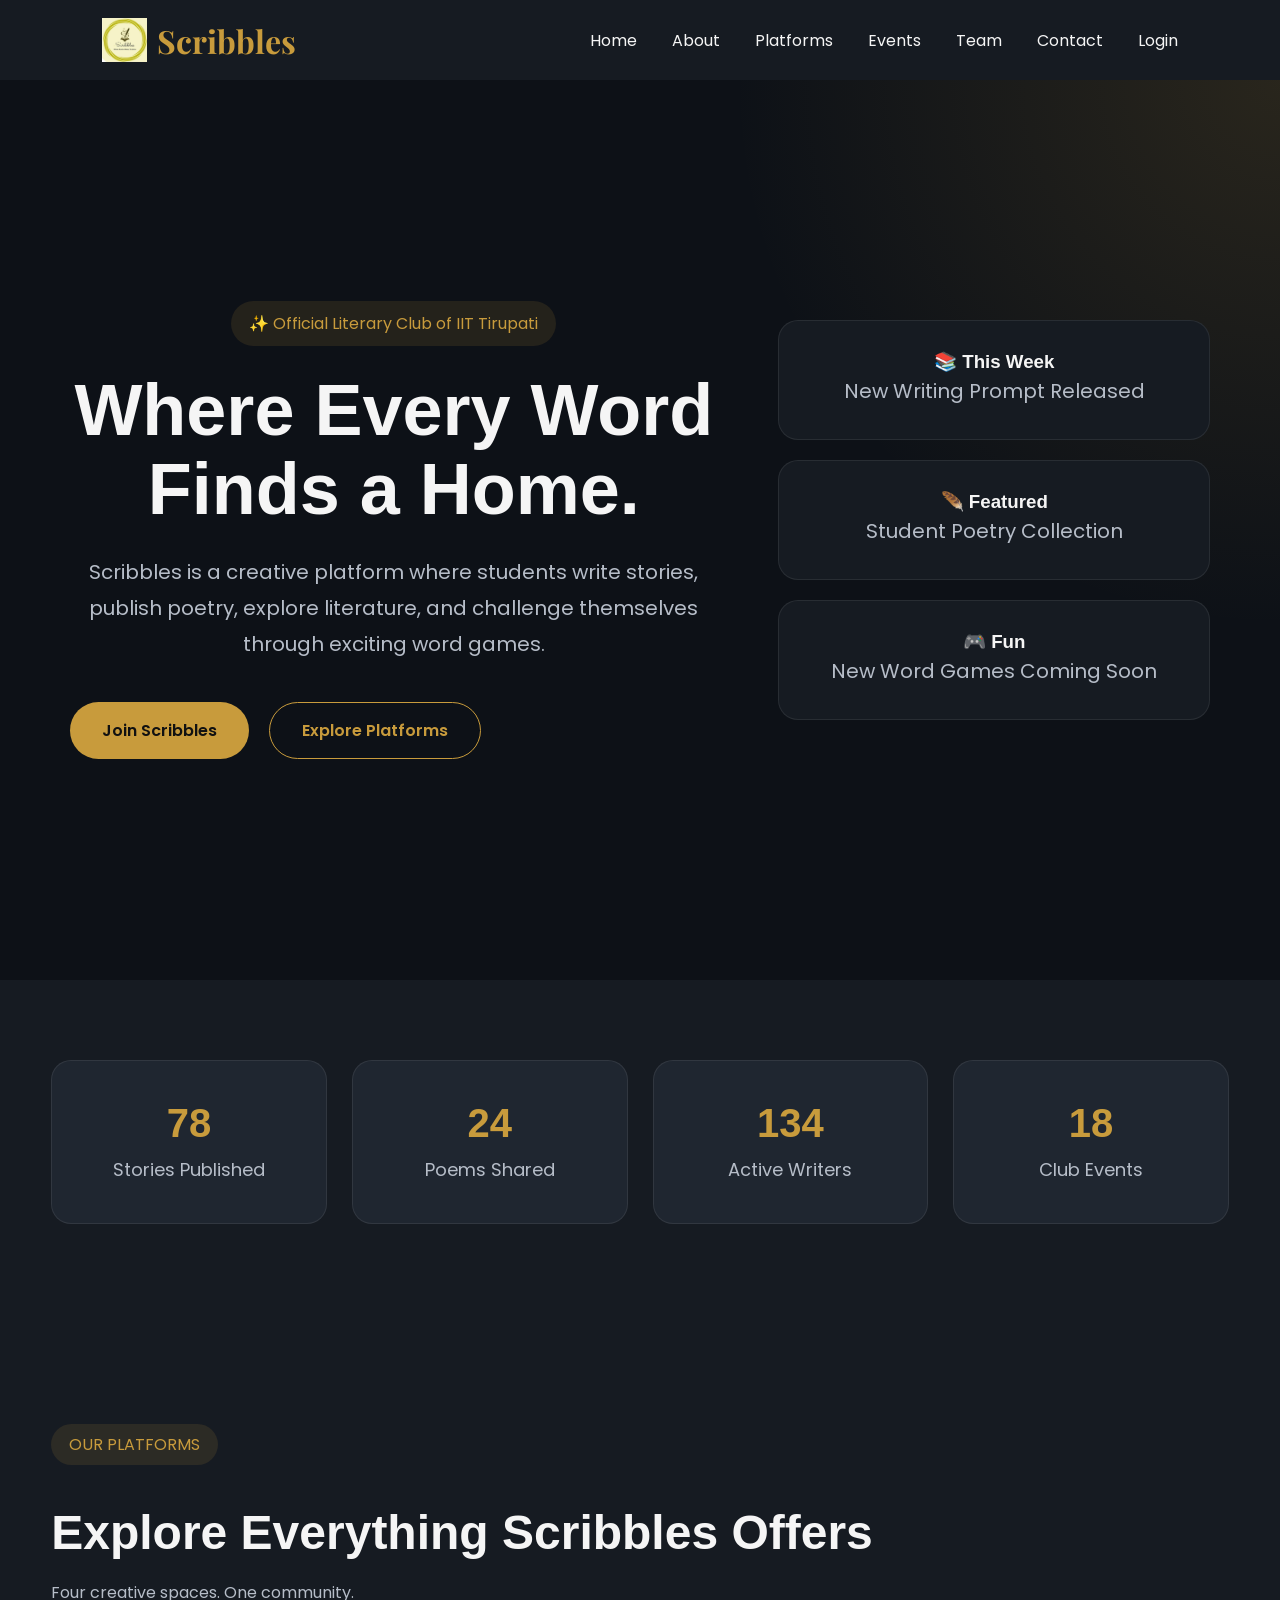
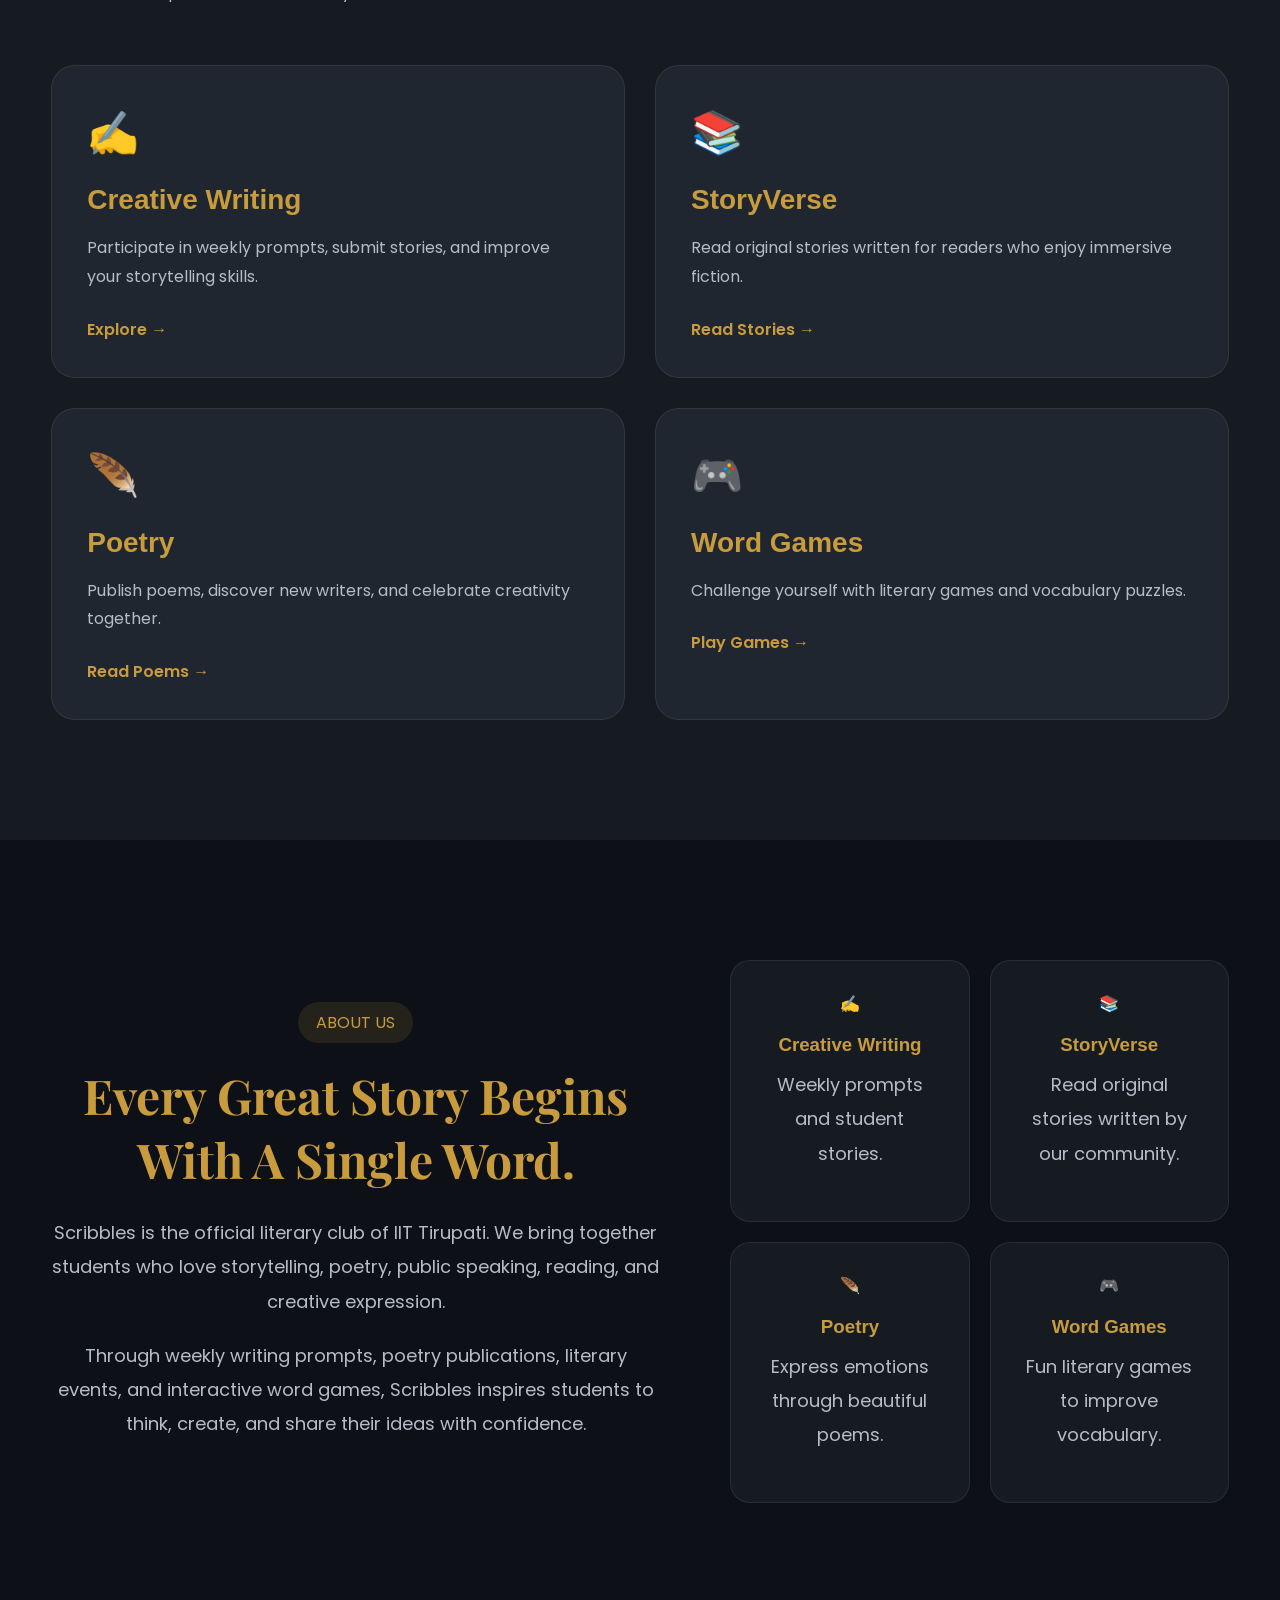
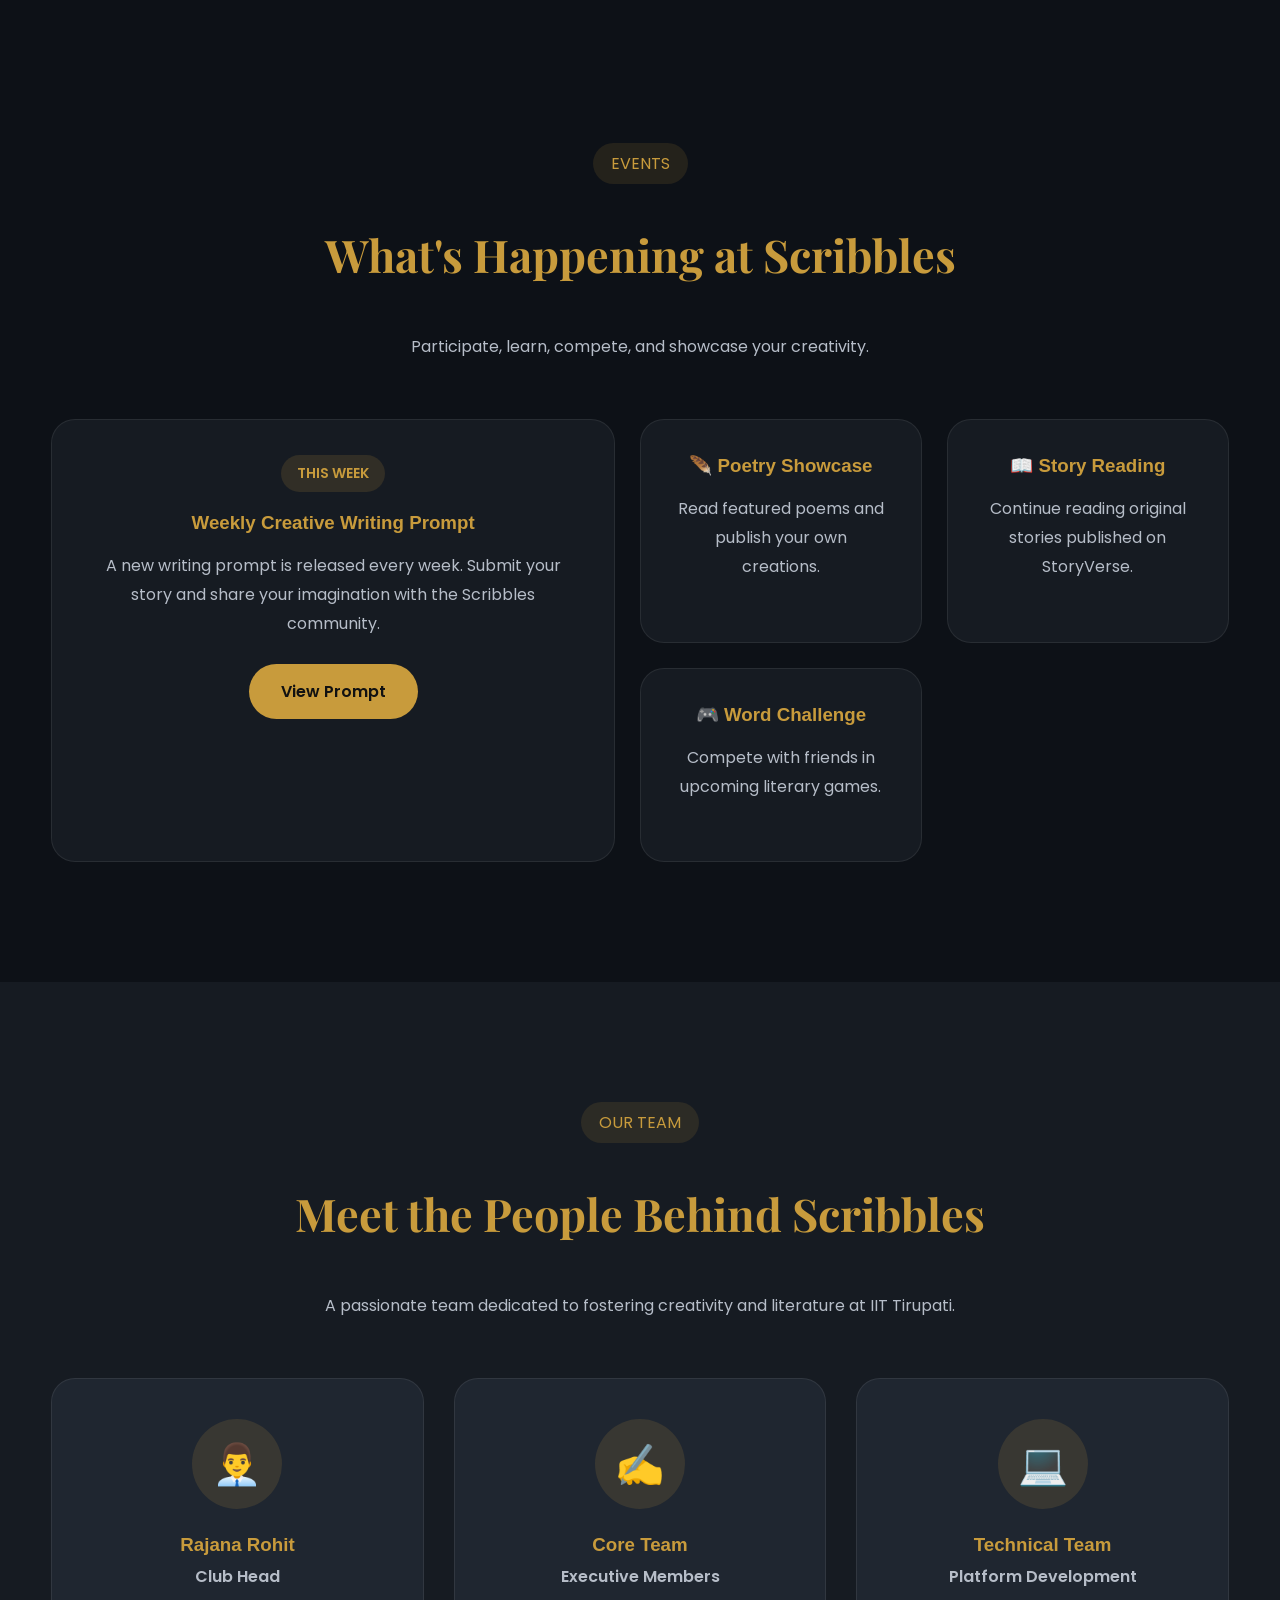
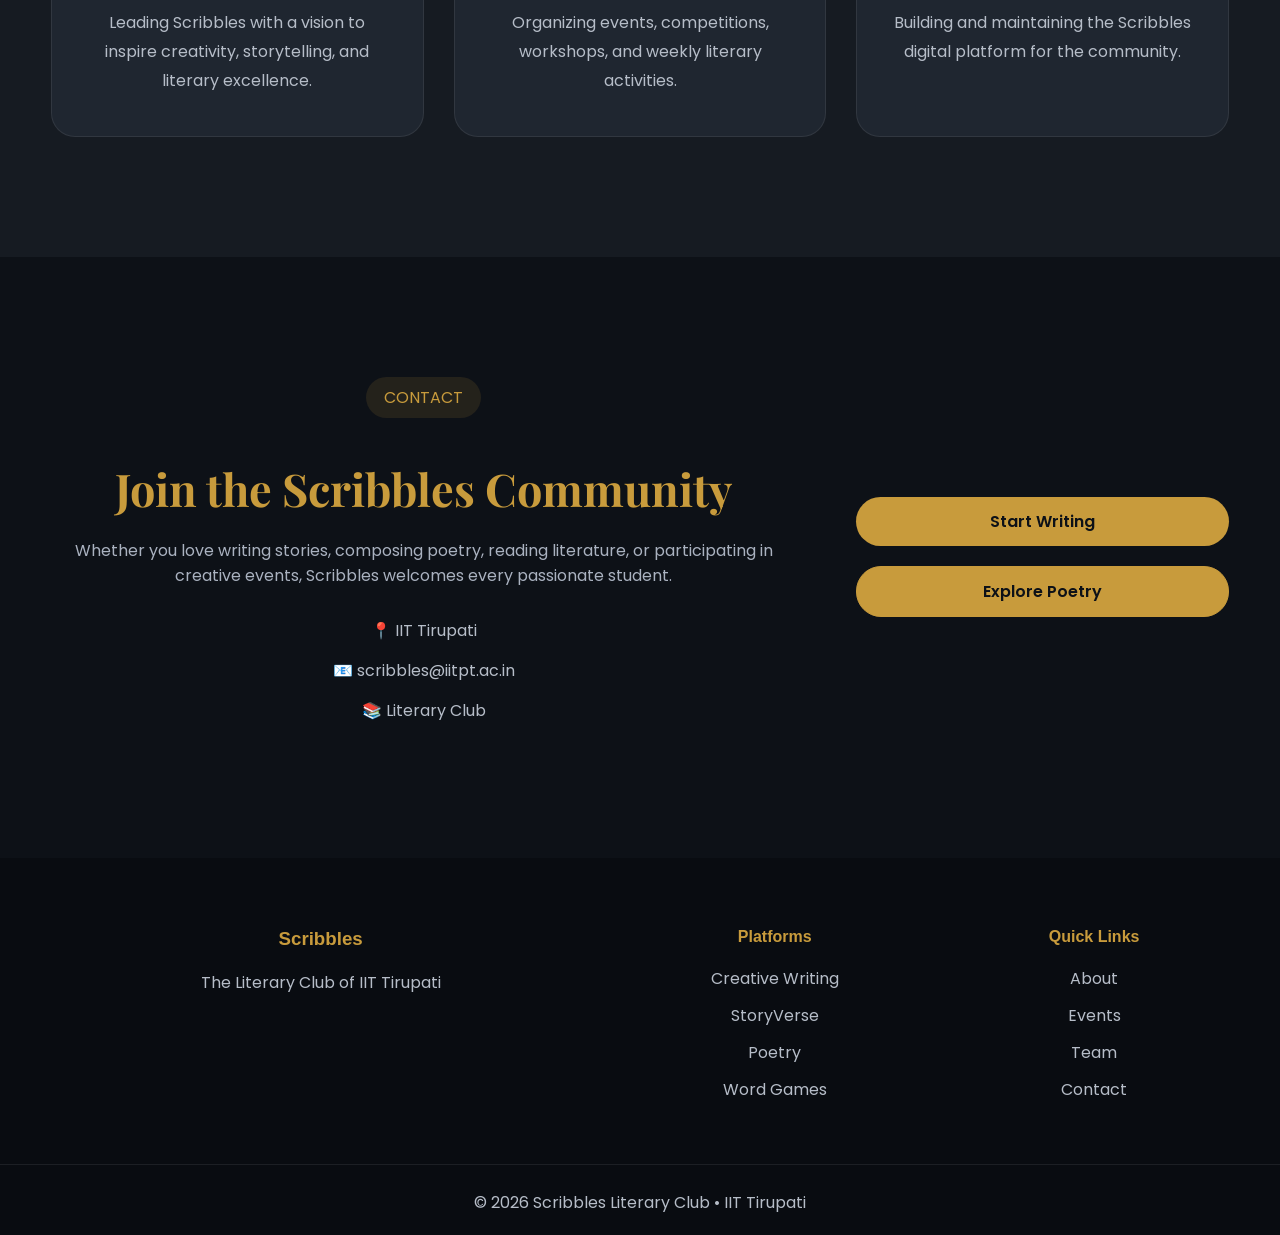
==== commit 08d41940: "Add Google authentication, Firestore user profiles, dashboard, and login redesign" ====
--- a/index.html
+++ b/index.html
@@ -60,6 +60,8 @@
 
                 <li><a href="#contact">Contact</a></li>
 
+                <li><a href="pages/login.html">Login</a></li>
+
             </ul>
 
         </nav>
@@ -91,12 +93,12 @@
 
                 <div class="hero-buttons">
 
-                    <a href="#platforms" class="btn btn-primary">
+                    <a href="pages/login.html" class="btn btn-primary">
+                        Join Scribbles
+                    </a>
+
+                    <a href="#platforms" class="btn hero-secondary">
                         Explore Platforms
-                    </a>
-
-                    <a href="#events" class="btn hero-secondary">
-                        Upcoming Events
                     </a>
 
                 </div>
--- a/css/style.css
+++ b/css/style.css
@@ -1217,4 +1217,350 @@
 
     color:var(--text-light);
 
+}
+
+/* ==========================
+   Dashboard
+========================== */
+
+.dashboard{
+
+    padding:120px 0;
+
+}
+
+.dashboard-header{
+
+    display:flex;
+
+    align-items:center;
+
+    gap:30px;
+
+    margin-bottom:60px;
+
+}
+
+.dashboard-photo{
+
+    width:110px;
+
+    height:110px;
+
+    border-radius:50%;
+
+}
+
+.stats-grid{
+
+    display:grid;
+
+    grid-template-columns:repeat(3,1fr);
+
+    gap:25px;
+
+    margin-bottom:60px;
+
+}
+
+.stat-card{
+
+    background:var(--surface-light);
+
+    border:1px solid var(--border);
+
+    border-radius:20px;
+
+    padding:40px;
+
+    text-align:center;
+
+}
+
+.stat-card h2{
+
+    color:var(--primary);
+
+    font-size:40px;
+
+}
+
+.dashboard-actions{
+
+    display:flex;
+
+    gap:20px;
+
+    flex-wrap:wrap;
+
+}
+
+/* ==========================
+   Danger Button
+========================== */
+
+.btn-danger{
+
+    background:#dc3545;
+
+    color:#fff;
+
+    border:none;
+
+    transition:0.3s ease;
+
+}
+
+.btn-danger:hover{
+
+    background:#bb2d3b;
+
+    transform:translateY(-2px);
+
+}
+
+/* ==========================
+   Login Page
+========================== */
+
+.login-page{
+
+    min-height:100vh;
+
+    display:flex;
+
+    justify-content:center;
+
+    align-items:center;
+
+    background:
+    radial-gradient(circle at top,#202738,#0b0d12);
+
+    padding:40px;
+
+}
+
+.login-card{
+
+    width:430px;
+
+    max-width:100%;
+
+    text-align:center;
+
+    padding:50px 40px;
+
+    border-radius:25px;
+
+    background:rgba(255,255,255,.05);
+
+    border:1px solid rgba(255,255,255,.08);
+
+    backdrop-filter:blur(15px);
+
+}
+
+.login-logo{
+
+    transition:.4s;
+
+    width:110px;
+
+    margin-bottom:25px;
+
+}
+
+.login-logo:hover{
+
+    transform:rotate(-5deg) scale(1.08);
+
+}
+
+.login-card h1{
+
+    font-size:38px;
+
+    color:var(--primary);
+
+}
+
+.login-card h2{
+
+    margin-top:10px;
+
+    font-size:18px;
+
+    color:var(--text-light);
+
+}
+
+.login-text{
+
+    margin:30px 0;
+
+    color:var(--text-light);
+
+    line-height:1.8;
+
+}
+
+.google-btn{
+
+    width:100%;
+
+    display:flex;
+
+    align-items:center;
+
+    justify-content:center;
+
+    gap:15px;
+
+    padding:16px;
+
+    border:none;
+
+    border-radius:12px;
+
+    cursor:pointer;
+
+    background:#fff;
+
+    color:#111;
+
+    font-size:16px;
+
+    font-weight:600;
+
+    transition:.3s;
+
+}
+
+.google-btn img{
+
+    width:24px;
+
+}
+
+.google-btn:hover{
+
+    transform:translateY(-4px);
+
+    box-shadow:0 15px 35px rgba(0,0,0,.25);
+
+}
+
+.login-features{
+
+    margin:40px 0;
+
+    text-align:left;
+
+}
+
+.login-features div{
+
+    margin:16px 0;
+
+    color:var(--text-light);
+
+}
+
+.secure-text{
+
+    color:#888;
+
+    font-size:14px;
+
+    margin-bottom:25px;
+
+}
+
+.back-home{
+
+    color:var(--primary);
+
+    text-decoration:none;
+
+    font-weight:600;
+
+}
+
+@keyframes fadeUp{
+
+    from{
+
+        opacity:0;
+
+        transform:translateY(35px);
+
+    }
+
+    to{
+
+        opacity:1;
+
+        transform:translateY(0);
+
+    }
+
+}
+
+.login-card{
+
+    box-shadow:0 25px 60px rgba(0,0,0,.35);
+
+    animation:fadeUp .7s ease;
+}
+
+.login-page::before{
+
+    content:"";
+
+    position:absolute;
+
+    width:420px;
+
+    height:420px;
+
+    border-radius:50%;
+
+    background:rgba(200,155,60,.08);
+
+    top:-120px;
+
+    left:-120px;
+
+    filter:blur(70px);
+
+}
+
+.login-page::after{
+
+    content:"";
+
+    position:absolute;
+
+    width:350px;
+
+    height:350px;
+
+    border-radius:50%;
+
+    background:rgba(255,255,255,.05);
+
+    bottom:-120px;
+
+    right:-120px;
+
+    filter:blur(60px);
+
+}
+
+.login-page{
+
+    position:relative;
+
+    overflow:hidden;
+
 }
